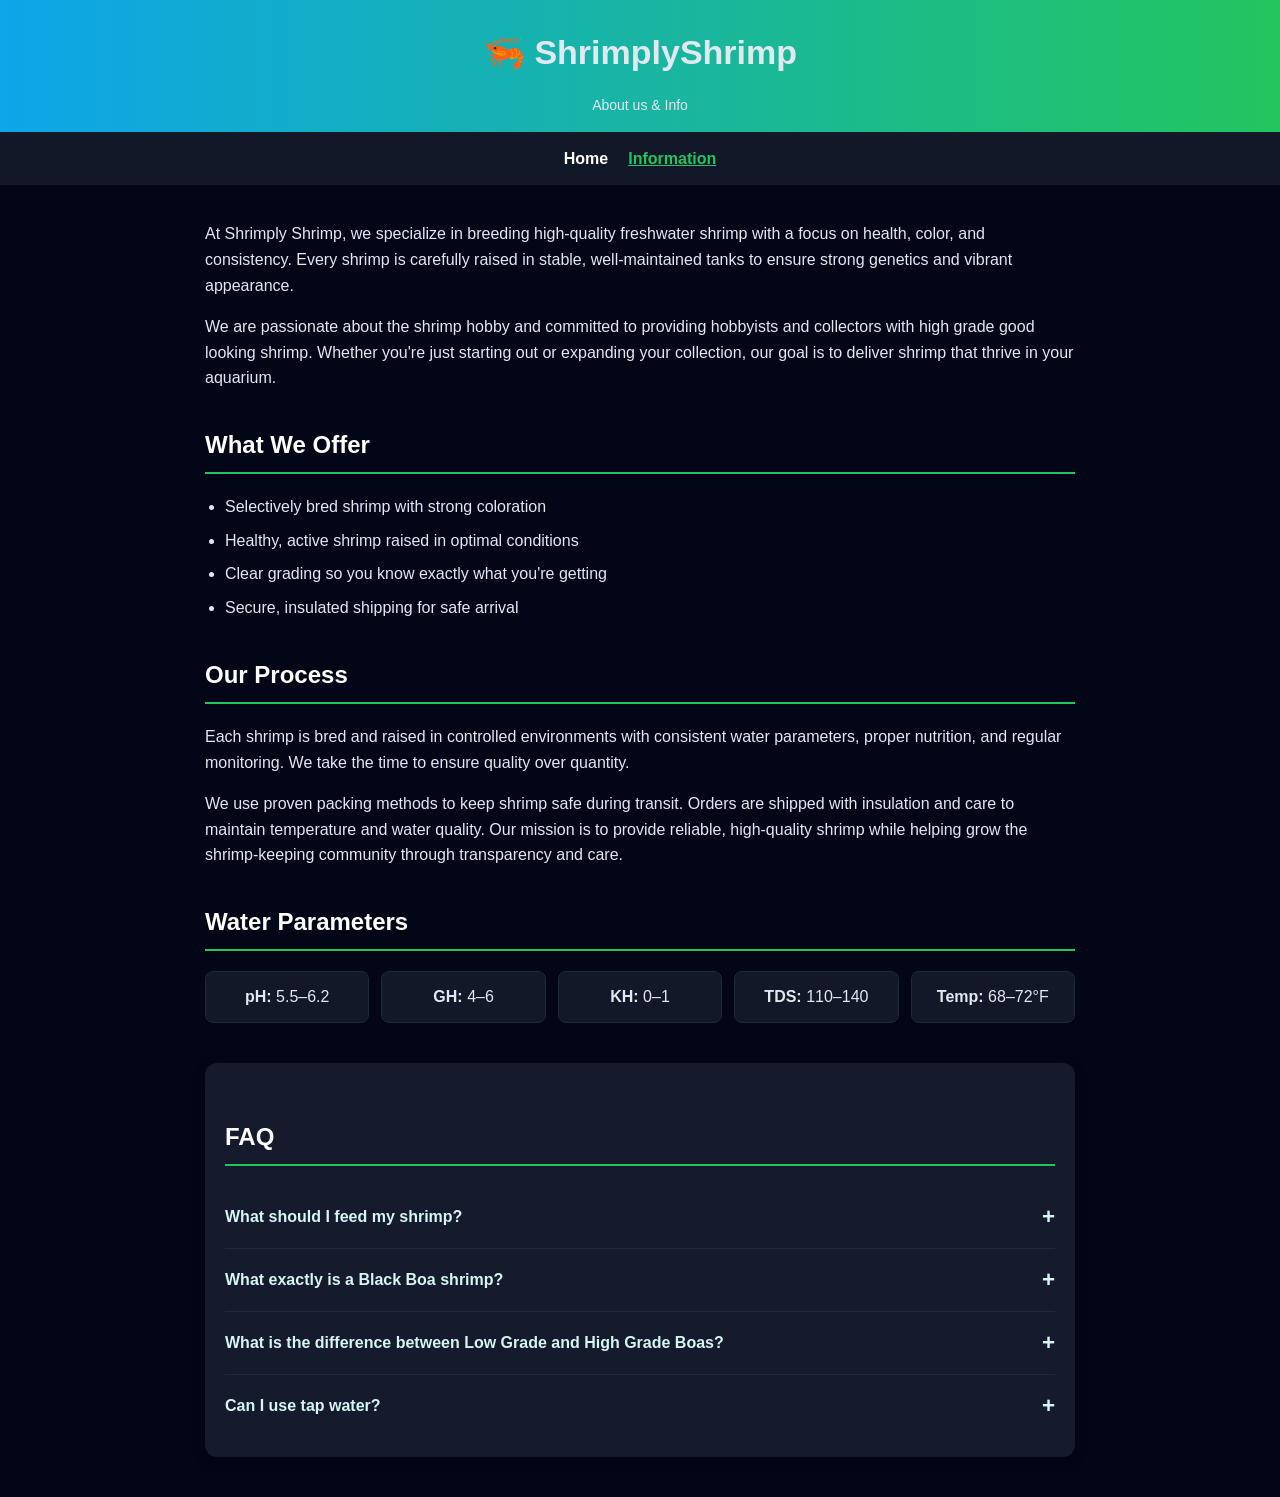
==== info.html @ e6a6a0b8 "wrapped text" ====
<!doctype html>
<html lang="en">
    <head>
        <meta charset="UTF-8" />
        <meta name="viewport" content="width=device-width, initial-scale=1.0" />
        <title>ShrimplyShrimp - Information</title>
        <link rel="stylesheet" href="styles.css" />
    </head>
    <body>
        <header>🦐 ShrimplyShrimp</header>
        <div class="subheader">About us & Info</div>

        <nav>
            <a href="/index.html">Home</a>
            <a href="/info.html" class="active">Information</a>
        </nav>

        <main class="container">
            <section class="about-section">
                <p>
                    At Shrimply Shrimp, we specialize in breeding high-quality freshwater shrimp with a focus on health, color,
                    and consistency. Every shrimp is carefully raised in stable, well-maintained tanks to ensure strong genetics
                    and vibrant appearance.
                </p>

                <p>
                    We are passionate about the shrimp hobby and committed to providing hobbyists and collectors with high grade
                    good looking shrimp. Whether you're just starting out or expanding your collection, our goal is to deliver
                    shrimp that thrive in your aquarium.
                </p>
            </section>

            <section class="offers-section">
                <h2>What We Offer</h2>
                <ul>
                    <li>Selectively bred shrimp with strong coloration</li>
                    <li>Healthy, active shrimp raised in optimal conditions</li>
                    <li>Clear grading so you know exactly what you're getting</li>
                    <li>Secure, insulated shipping for safe arrival</li>
                </ul>
            </section>

            <section class="process-section">
                <h2>Our Process</h2>
                <p>
                    Each shrimp is bred and raised in controlled environments with consistent water parameters, proper nutrition,
                    and regular monitoring. We take the time to ensure quality over quantity.
                </p>
                <p>
                    We use proven packing methods to keep shrimp safe during transit. Orders are shipped with insulation and care 
                    to maintain temperature and water quality. Our mission is to provide reliable, high-quality shrimp while helping 
                    grow the shrimp-keeping community through transparency and care.
                </p>
            </section>

            <section class="parameters-section">
                <h2>Water Parameters</h2>
                <div class="params-grid">
                    <div class="param-card"><strong>pH:</strong> 5.5–6.2</div>
                    <div class="param-card"><strong>GH:</strong> 4–6</div>
                    <div class="param-card"><strong>KH:</strong> 0–1</div>
                    <div class="param-card"><strong>TDS:</strong> 110–140</div>
                    <div class="param-card"><strong>Temp:</strong> 68–72°F</div>
                </div>
            </section>

            <section class="faq-container">
                <h2>FAQ</h2>

                <div class="faq-item">
                    <button class="faq-question">
                        What should I feed my shrimp?
                        <span class="icon">+</span>
                    </button>
                    <div class="faq-answer">
                        <p>
                            We recommend feeding your shrimp Shrimp Dinner 2, Hikari Shrimp Cuisine,
                            Brightwell FlorinBacter, and MicroBacter7.
                        </p>
                    </div>
                </div>

                <div class="faq-item">
                    <button class="faq-question">
                        What exactly is a Black Boa shrimp?
                        <span class="icon">+</span>
                    </button>
                    <div class="faq-answer">
                        <p>
                            The Black Boa is a highly sought-after premium metallic variant of
                            Caridina shrimp. They are known for their deep black body coloration,
                            paired with a striking metallic silver-to-gold back stripe.
                        </p>
                    </div>
                </div>

                <div class="faq-item">
                    <button class="faq-question">
                        What is the difference between Low Grade and High Grade Boas?
                        <span class="icon">+</span>
                    </button>
                    <div class="faq-answer">
                        <p>
                            <strong>Low/Medium Grade:</strong> Mostly black with a thinner, less-defined metallic stripe.
                            <br><br>
                            <strong>High Grade:</strong> Features a wide, solid, and unbroken metallic stripe that extends from the head to the tail.
                        </p>
                    </div>
                </div>

                <div class="faq-item">
                    <button class="faq-question">
                        Can I use tap water?
                        <span class="icon">+</span>
                    </button>
                    <div class="faq-answer">
                        <p>
                            We strongly advise against using tap water. Its parameters can fluctuate
                            significantly and it often contains minerals that raise KH levels. We
                            highly recommend using RO/DI or purified water, remineralized with a
                            dedicated GH+ product such as SaltyShrimp Bee Shrimp Mineral GH+.
                        </p>
                    </div>
                </div>
            </section>
        </main>

        <script src="script.js"></script>
    </body>
</html>
---- styles.css ----
* {
  box-sizing: border-box;
}

body {
  margin: 0;
  font-family: Arial, sans-serif;
  background: #020617;
  color: #e2e8f0;
  line-height: 1.6;
}

/* HEADER */
header {
  text-align: center;
  padding: 25px 15px;
  background: linear-gradient(90deg, #0ea5e9, #22c55e);
  font-size: 34px;
  font-weight: bold;
}

.subheader {
  text-align: center;
  font-size: 14px;
  background: linear-gradient(90deg, #0ea5e9, #22c55e);
  margin-top: -10px;
  margin-bottom: 0;
  padding-bottom: 15px;
}

/* NAV */
nav {
  display: flex;
  justify-content: center;
  flex-wrap: wrap;
  gap: 20px;
  background: #111827;
  padding: 14px;
}

nav a {
  color: white;
  text-decoration: none;
  font-weight: bold;
}

nav a.active {
  text-decoration: underline;
  color: #22c55e;
}

/* CONTAINER */
.container {
  max-width: 900px;
  margin: 0 auto;
  padding: 20px 15px 40px 15px;
}

h2 {
  color: #ffffff;
  border-bottom: 2px solid #22c55e;
  padding-bottom: 8px;
  margin-top: 35px;
}

ul {
  padding-left: 20px;
}

li {
  margin-bottom: 8px;
}

/* WATER PARAMETERS GRID */
.params-grid {
  display: grid;
  grid-template-columns: repeat(auto-fit, minmax(130px, 1fr));
  gap: 12px;
  margin-top: 15px;
}

.param-card {
  background: #111827;
  border: 1px solid #1e293b;
  padding: 12px;
  border-radius: 8px;
  text-align: center;
}

/* FAQ STYLING */
.faq-container {
  background-color: #151a2d;
  border-radius: 12px;
  box-shadow: 0 4px 12px rgba(0, 0, 0, 0.3);
  padding: 20px;
  width: 100%;
  margin-top: 40px;
}

.faq-item {
  border-bottom: 1px solid #1e293b;
}

.faq-item:last-child {
  border-bottom: none;
}

.faq-question {
  background-color: transparent;
  border: none;
  color: #d6f5f6;
  cursor: pointer;
  padding: 18px 0;
  width: 100%;
  text-align: left;
  font-size: 1rem;
  font-weight: 600;
  display: flex;
  justify-content: space-between;
  align-items: center;
  transition: color 0.3s ease;
}

.faq-question:hover, 
.faq-question.active {
  color: #22c55e;
}

.faq-question .icon {
  font-size: 1.4rem;
  transition: transform 0.3s ease;
  margin-left: 10px;
}

.faq-question.active .icon {
  transform: rotate(45deg);
}

.faq-answer {
  max-height: 0;
  overflow: hidden;
  transition: max-height 0.3s ease-out;
}

.faq-answer p {
  margin: 0;
  padding-bottom: 18px;
  color: #cbd5e1;
  line-height: 1.6;
}

/* MOBILE OPTIMIZATION */
@media (max-width: 600px) {
  header { 
    font-size: 24px; 
  }
  
  .container {
    padding: 15px;
  }
  
  .faq-container {
    padding: 15px;
  }

  .faq-question {
    font-size: 0.95rem;
  }
}
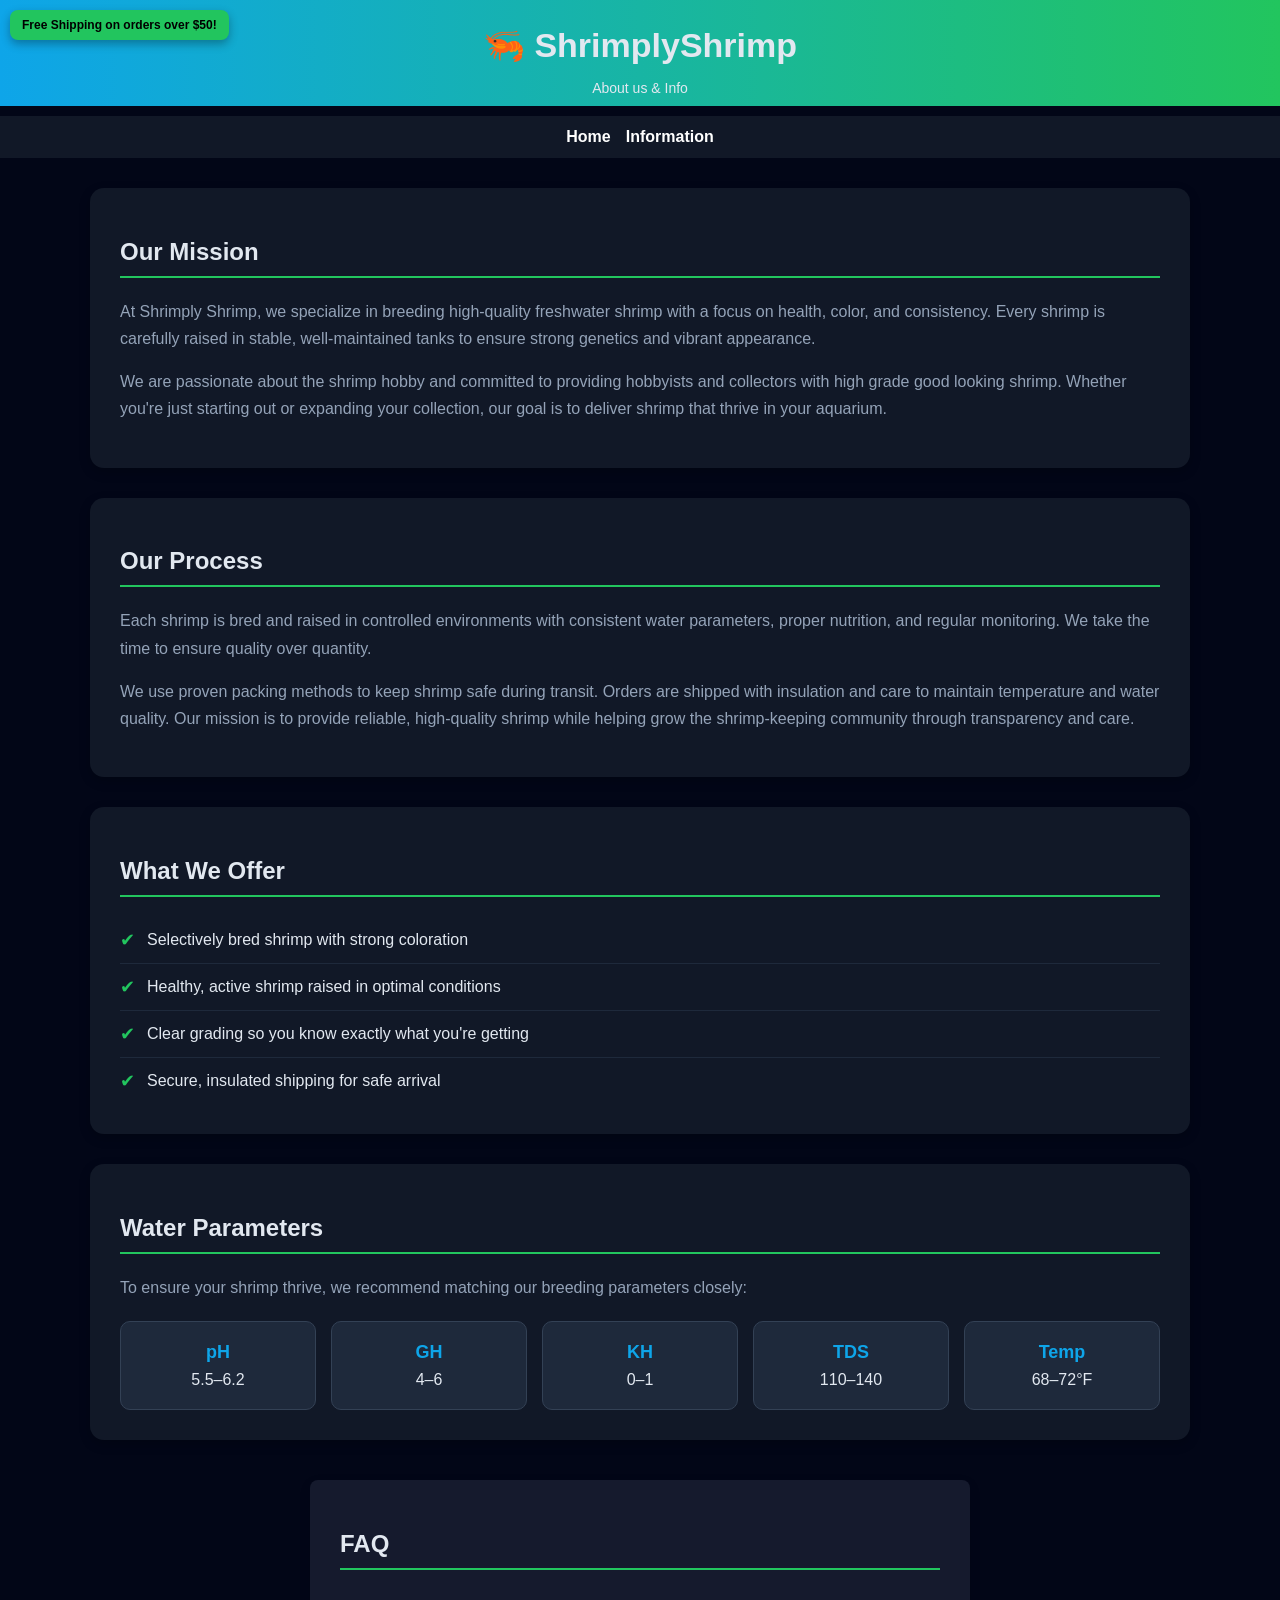
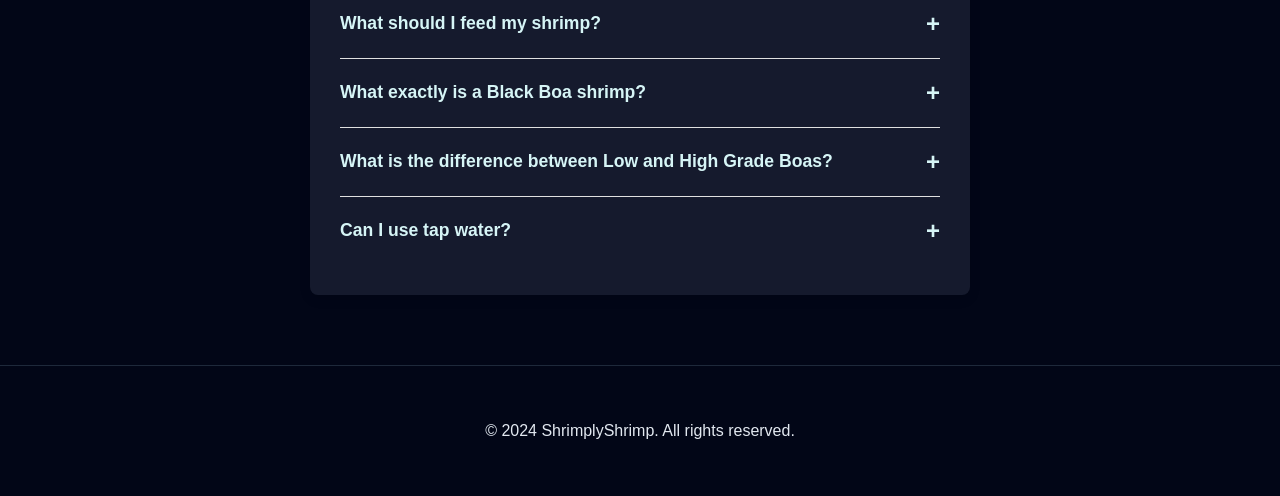
==== commit 6c345736: "Add files via upload" ====
--- a/info.html
+++ b/info.html
@@ -7,6 +7,9 @@
         <link rel="stylesheet" href="styles.css" />
     </head>
     <body>
+        <!-- Shipping Banner (Optional, included since it's in your CSS) -->
+        <div class="free-ship">Free Shipping on orders over $50!</div>
+
         <header>🦐 ShrimplyShrimp</header>
         <div class="subheader">About us & Info</div>
 
@@ -16,13 +19,14 @@
         </nav>
 
         <main class="container">
-            <section class="about-section">
+            <!-- Grouped into a styled card for a cleaner look -->
+            <section class="info-section about-section">
+                <h2>Our Mission</h2>
                 <p>
                     At Shrimply Shrimp, we specialize in breeding high-quality freshwater shrimp with a focus on health, color,
                     and consistency. Every shrimp is carefully raised in stable, well-maintained tanks to ensure strong genetics
                     and vibrant appearance.
                 </p>
-
                 <p>
                     We are passionate about the shrimp hobby and committed to providing hobbyists and collectors with high grade
                     good looking shrimp. Whether you're just starting out or expanding your collection, our goal is to deliver
@@ -30,17 +34,7 @@
                 </p>
             </section>
 
-            <section class="offers-section">
-                <h2>What We Offer</h2>
-                <ul>
-                    <li>Selectively bred shrimp with strong coloration</li>
-                    <li>Healthy, active shrimp raised in optimal conditions</li>
-                    <li>Clear grading so you know exactly what you're getting</li>
-                    <li>Secure, insulated shipping for safe arrival</li>
-                </ul>
-            </section>
-
-            <section class="process-section">
+            <section class="info-section process-section">
                 <h2>Our Process</h2>
                 <p>
                     Each shrimp is bred and raised in controlled environments with consistent water parameters, proper nutrition,
@@ -53,77 +47,95 @@
                 </p>
             </section>
 
-            <section class="parameters-section">
+            <section class="info-section offers-section">
+                <h2>What We Offer</h2>
+                <ul class="offers-list">
+                    <li><span class="check-icon">✔</span> Selectively bred shrimp with strong coloration</li>
+                    <li><span class="check-icon">✔</span> Healthy, active shrimp raised in optimal conditions</li>
+                    <li><span class="check-icon">✔</span> Clear grading so you know exactly what you're getting</li>
+                    <li><span class="check-icon">✔</span> Secure, insulated shipping for safe arrival</li>
+                </ul>
+            </section>
+
+            <section class="info-section parameters-section">
                 <h2>Water Parameters</h2>
+                <p>To ensure your shrimp thrive, we recommend matching our breeding parameters closely:</p>
                 <div class="params-grid">
-                    <div class="param-card"><strong>pH:</strong> 5.5–6.2</div>
-                    <div class="param-card"><strong>GH:</strong> 4–6</div>
-                    <div class="param-card"><strong>KH:</strong> 0–1</div>
-                    <div class="param-card"><strong>TDS:</strong> 110–140</div>
-                    <div class="param-card"><strong>Temp:</strong> 68–72°F</div>
+                    <div class="param-card"><strong>pH</strong> 5.5–6.2</div>
+                    <div class="param-card"><strong>GH</strong> 4–6</div>
+                    <div class="param-card"><strong>KH</strong> 0–1</div>
+                    <div class="param-card"><strong>TDS</strong> 110–140</div>
+                    <div class="param-card"><strong>Temp</strong> 68–72°F</div>
                 </div>
             </section>
 
-            <section class="faq-container">
-                <h2>FAQ</h2>
+            <!-- Wrapped in a flex container to center the max-width: 600px box -->
+            <div class="faq-wrapper">
+                <section class="faq-container">
+                    <h2>FAQ</h2>
 
-                <div class="faq-item">
-                    <button class="faq-question">
-                        What should I feed my shrimp?
-                        <span class="icon">+</span>
-                    </button>
-                    <div class="faq-answer">
-                        <p>
-                            We recommend feeding your shrimp Shrimp Dinner 2, Hikari Shrimp Cuisine,
-                            Brightwell FlorinBacter, and MicroBacter7.
-                        </p>
+                    <div class="faq-item">
+                        <button class="faq-question">
+                            What should I feed my shrimp?
+                            <span class="icon">+</span>
+                        </button>
+                        <div class="faq-answer">
+                            <p>
+                                We recommend feeding your shrimp Shrimp Dinner 2, Hikari Shrimp Cuisine,
+                                Brightwell FlorinBacter, and MicroBacter7.
+                            </p>
+                        </div>
                     </div>
-                </div>
 
-                <div class="faq-item">
-                    <button class="faq-question">
-                        What exactly is a Black Boa shrimp?
-                        <span class="icon">+</span>
-                    </button>
-                    <div class="faq-answer">
-                        <p>
-                            The Black Boa is a highly sought-after premium metallic variant of
-                            Caridina shrimp. They are known for their deep black body coloration,
-                            paired with a striking metallic silver-to-gold back stripe.
-                        </p>
+                    <div class="faq-item">
+                        <button class="faq-question">
+                            What exactly is a Black Boa shrimp?
+                            <span class="icon">+</span>
+                        </button>
+                        <div class="faq-answer">
+                            <p>
+                                The Black Boa is a highly sought-after premium metallic variant of
+                                Caridina shrimp. They are known for their deep black body coloration,
+                                paired with a striking metallic silver-to-gold back stripe.
+                            </p>
+                        </div>
                     </div>
-                </div>
 
-                <div class="faq-item">
-                    <button class="faq-question">
-                        What is the difference between Low Grade and High Grade Boas?
-                        <span class="icon">+</span>
-                    </button>
-                    <div class="faq-answer">
-                        <p>
-                            <strong>Low/Medium Grade:</strong> Mostly black with a thinner, less-defined metallic stripe.
-                            <br><br>
-                            <strong>High Grade:</strong> Features a wide, solid, and unbroken metallic stripe that extends from the head to the tail.
-                        </p>
+                    <div class="faq-item">
+                        <button class="faq-question">
+                            What is the difference between Low and High Grade Boas?
+                            <span class="icon">+</span>
+                        </button>
+                        <div class="faq-answer">
+                            <p>
+                                <strong>Low/Medium Grade:</strong> Mostly black with a thinner, less-defined metallic stripe.
+                                <br><br>
+                                <strong>High Grade:</strong> Features a wide, solid, and unbroken metallic stripe that extends from the head to the tail.
+                            </p>
+                        </div>
                     </div>
-                </div>
 
-                <div class="faq-item">
-                    <button class="faq-question">
-                        Can I use tap water?
-                        <span class="icon">+</span>
-                    </button>
-                    <div class="faq-answer">
-                        <p>
-                            We strongly advise against using tap water. Its parameters can fluctuate
-                            significantly and it often contains minerals that raise KH levels. We
-                            highly recommend using RO/DI or purified water, remineralized with a
-                            dedicated GH+ product such as SaltyShrimp Bee Shrimp Mineral GH+.
-                        </p>
+                    <div class="faq-item">
+                        <button class="faq-question">
+                            Can I use tap water?
+                            <span class="icon">+</span>
+                        </button>
+                        <div class="faq-answer">
+                            <p>
+                                We strongly advise against using tap water. Its parameters can fluctuate
+                                significantly and it often contains minerals that raise KH levels. We
+                                highly recommend using RO/DI or purified water, remineralized with a
+                                dedicated GH+ product such as SaltyShrimp Bee Shrimp Mineral GH+.
+                            </p>
+                        </div>
                     </div>
-                </div>
-            </section>
+                </section>
+            </div>
         </main>
+
+        <footer>
+            <p>&copy; 2024 ShrimplyShrimp. All rights reserved.</p>
+        </footer>
 
         <script src="script.js"></script>
     </body>
--- a/styles.css
+++ b/styles.css
@@ -1,19 +1,14 @@
-* {
-  box-sizing: border-box;
-}
-
 body {
   margin: 0;
   font-family: Arial, sans-serif;
   background: #020617;
   color: #e2e8f0;
-  line-height: 1.6;
 }
 
 /* HEADER */
 header {
   text-align: center;
-  padding: 25px 15px;
+  padding: 25px;
   background: linear-gradient(90deg, #0ea5e9, #22c55e);
   font-size: 34px;
   font-weight: bold;
@@ -24,18 +19,41 @@
   font-size: 14px;
   background: linear-gradient(90deg, #0ea5e9, #22c55e);
   margin-top: -10px;
-  margin-bottom: 0;
-  padding-bottom: 15px;
+  margin-bottom: 10px;
+  padding-bottom: 10px;
+}
+
+/* HERO */
+.hero {
+  text-align: center;
+  padding: 40px 20px;
+}
+
+.hero h1 {
+  font-size: 30px;
+}
+
+.hero p {
+  color: #94a3b8;
+}
+
+/* TRUST BAR */
+.trust {
+  text-align: center;
+  color: #22c55e;
+  font-size: 14px;
+  margin-bottom: 25px;
+  padding: 0 10px;
 }
 
 /* NAV */
 nav {
   display: flex;
   justify-content: center;
-  flex-wrap: wrap;
-  gap: 20px;
+  flex-wrap: wrap; /* Allows nav to wrap on tiny screens */
+  gap: 15px;
   background: #111827;
-  padding: 14px;
+  padding: 12px;
 }
 
 nav a {
@@ -44,76 +62,193 @@
   font-weight: bold;
 }
 
-nav a.active {
-  text-decoration: underline;
-  color: #22c55e;
-}
-
 /* CONTAINER */
 .container {
-  max-width: 900px;
-  margin: 0 auto;
-  padding: 20px 15px 40px 15px;
+  max-width: 1100px;
+  margin: auto;
+  padding: 30px 15px;
 }
 
 h2 {
-  color: #ffffff;
   border-bottom: 2px solid #22c55e;
-  padding-bottom: 8px;
-  margin-top: 35px;
-}
-
-ul {
-  padding-left: 20px;
-}
-
-li {
-  margin-bottom: 8px;
-}
-
-/* WATER PARAMETERS GRID */
-.params-grid {
-  display: grid;
-  grid-template-columns: repeat(auto-fit, minmax(130px, 1fr));
-  gap: 12px;
-  margin-top: 15px;
-}
-
-.param-card {
+  padding-bottom: 10px;
+}
+
+/* FLEXBOX PRODUCTS LAYOUT */
+.products {
+  display: flex;
+  flex-wrap: wrap; /* This makes items drop to the next line */
+  gap: 25px;
+  justify-content: center; /* Centers the cards on the screen */
+}
+
+/* CARD */
+.card {
   background: #111827;
-  border: 1px solid #1e293b;
-  padding: 12px;
+  padding: 15px;
+  border-radius: 14px;
+  text-align: center;
+  position: relative;
+  transition: 0.3s;
+  /* Flex-basis: sets the "ideal" width; flex-grow: allows it to fill space */
+  flex: 1 1 300px; 
+  max-width: 350px; /* Prevents cards from getting awkwardly wide on desktop */
+}
+
+.card:hover {
+  transform: translateY(-6px);
+  box-shadow: 0 10px 25px rgba(0,0,0,0.5);
+}
+
+/* SOLD OUT & LABELS */
+.sold-out {
+  position: absolute;
+  top: 10px;
+  left: 10px;
+  z-index: 2;
+  background: red;
+  color: white;
+  padding: 6px 10px;
+  font-size: 12px;
+  border-radius: 6px;
+  font-weight: bold;
+}
+
+.card.sold img {
+  filter: grayscale(100%);
+  opacity: 0.5;
+}
+
+.img-container {
+  overflow: hidden;
+  border-radius: 10px;
+}
+
+.img-container img {
+  width: 100%;
+  height: 180px;
+  object-fit: cover;
+  transition: 0.4s;
+}
+
+.img-container:hover img {
+  transform: scale(1.15);
+}
+
+.grade, .grade1, .grade2 {
+  position: absolute;
+  top: 10px;
+  right: 10px;
+  z-index: 2;
+  padding: 5px 10px;
+  font-size: 12px;
+  border-radius: 6px;
+  font-weight: bold;
+}
+
+.grade { background: #0ea5e9; }
+.grade1 { background: #07c204; }
+.grade2 { background: #aba005; }
+
+.badge {
+  position: absolute;
+  bottom: 10px;
+  left: 10px;
+  background: orange;
+  color: black;
+  padding: 5px 10px;
+  font-size: 11px;
+  border-radius: 6px;
+  font-weight: bold;
+}
+
+/* PRICE & BUTTON */
+.price {
+  color: #22c55e;
+  font-size: 22px;
+  margin: 10px 0;
+}
+
+.button {
+  display: block;
+  width: 100%;
+  box-sizing: border-box; /* Ensures padding doesn't break width */
+  padding: 15px;
+  font-size: 18px;
+  background: #22c55e;
+  color: black;
+  text-decoration: none;
+  border-radius: 12px;
+  font-weight: bold;
+}
+
+.button:hover {
+  background: #16a34a;
+}
+
+.stock {
+  color: #facc15;
+  font-weight: bold;
+  font-size: 14px;
+}
+
+/* SHIPPING BANNER */
+.free-ship {
+  position: fixed;
+  top: 10px;
+  left: 10px;
+  z-index: 100;
+  background: #22c55e;
+  color: black;
+  padding: 8px 12px;
   border-radius: 8px;
-  text-align: center;
-}
-
-/* FAQ STYLING */
+  font-weight: bold;
+  font-size: 12px;
+  box-shadow: 0 4px 10px rgba(0,0,0,0.3);
+}
+
+/* FOOTER */
+footer {
+  background: #020617;
+  padding: 40px 20px;
+  text-align: center;
+  margin-top: 40px;
+  border-top: 1px solid #1e293b;
+}
+
+/* MOBILE OPTIMIZATION */
+@media (max-width: 600px) {
+  header { font-size: 26px; }
+  .free-ship { position: relative; top: 0; left: 0; text-align: center; margin: 10px; display: block; }
+  .card { flex: 1 1 100%; } /* Cards take full width on small phones */
+}
+
 .faq-container {
   background-color: #151a2d;
-  border-radius: 12px;
-  box-shadow: 0 4px 12px rgba(0, 0, 0, 0.3);
-  padding: 20px;
-  width: 100%;
-  margin-top: 40px;
-}
-
+  border-radius: 8px;
+  box-shadow: 0 4px 12px rgba(0,0,0,0.1);
+  padding: 30px;
+  max-width: 600px;
+  width: 100%;
+}
 .faq-item {
-  border-bottom: 1px solid #1e293b;
+  border-bottom: 1px solid #e0e0e0;
 }
 
 .faq-item:last-child {
   border-bottom: none;
 }
 
+/* Style the question button */
 .faq-question {
   background-color: transparent;
   border: none;
   color: #d6f5f6;
   cursor: pointer;
-  padding: 18px 0;
+  padding: 20px 0;
   width: 100%;
   text-align: left;
-  font-size: 1rem;
+  font-size: 1.1rem;
   font-weight: 600;
   display: flex;
   justify-content: space-between;
@@ -123,19 +258,21 @@
 
 .faq-question:hover, 
 .faq-question.active {
-  color: #22c55e;
-}
-
+  color: #a4a4a4;
+}
+
+/* The plus/minus icon */
 .faq-question .icon {
-  font-size: 1.4rem;
+  font-size: 1.5rem;
   transition: transform 0.3s ease;
-  margin-left: 10px;
-}
-
+}
+
+/* Rotate the plus to look like an 'x' when active */
 .faq-question.active .icon {
   transform: rotate(45deg);
 }
 
+/* Hide the answer by default and prep the animation */
 .faq-answer {
   max-height: 0;
   overflow: hidden;
@@ -144,26 +281,89 @@
 
 .faq-answer p {
   margin: 0;
-  padding-bottom: 18px;
-  color: #cbd5e1;
+  padding-bottom: 20px;
+  color: #ffffff;
   line-height: 1.6;
 }
 
-/* MOBILE OPTIMIZATION */
-@media (max-width: 600px) {
-  header { 
-    font-size: 24px; 
-  }
-  
-  .container {
-    padding: 15px;
-  }
-  
-  .faq-container {
-    padding: 15px;
-  }
-
-  .faq-question {
-    font-size: 0.95rem;
-  }
+/* ========================================================
+   NEW ADDITIONS FOR INFO.HTML
+   ======================================================== */
+
+/* General content blocks to match main page cards */
+.info-section {
+  background: #111827;
+  padding: 30px;
+  border-radius: 14px;
+  margin-bottom: 30px;
+  box-shadow: 0 4px 12px rgba(0,0,0,0.2);
+}
+
+.info-section p {
+  line-height: 1.7;
+  color: #94a3b8;
+  margin-bottom: 15px;
+}
+
+/* Styling the 'What We Offer' list cleanly */
+.offers-list {
+  list-style: none;
+  padding: 0;
+  margin: 0;
+}
+
+.offers-list li {
+  padding: 12px 0;
+  border-bottom: 1px solid #1e293b;
+  display: flex;
+  align-items: center;
+  gap: 12px;
+  color: #e2e8f0;
+}
+
+.offers-list li:last-child {
+  border-bottom: none;
+}
+
+.check-icon {
+  color: #22c55e;
+  font-size: 18px;
+}
+
+/* The Water Parameters Grid */
+.params-grid {
+  display: grid;
+  grid-template-columns: repeat(auto-fit, minmax(130px, 1fr));
+  gap: 15px;
+  margin-top: 20px;
+}
+
+.param-card {
+  background: #1e293b;
+  padding: 20px;
+  border-radius: 10px;
+  text-align: center;
+  border: 1px solid #334155;
+  transition: transform 0.3s;
+  color: #e2e8f0;
+}
+
+.param-card:hover {
+  transform: translateY(-4px);
+  box-shadow: 0 6px 15px rgba(0,0,0,0.3);
+}
+
+.param-card strong {
+  display: block;
+  color: #0ea5e9;
+  font-size: 18px;
+  margin-bottom: 8px;
+}
+
+/* Centers the FAQ section without breaking your existing .faq-container constraints */
+.faq-wrapper {
+  display: flex;
+  justify-content: center;
+  margin-top: 40px;
+  width: 100%;
 }
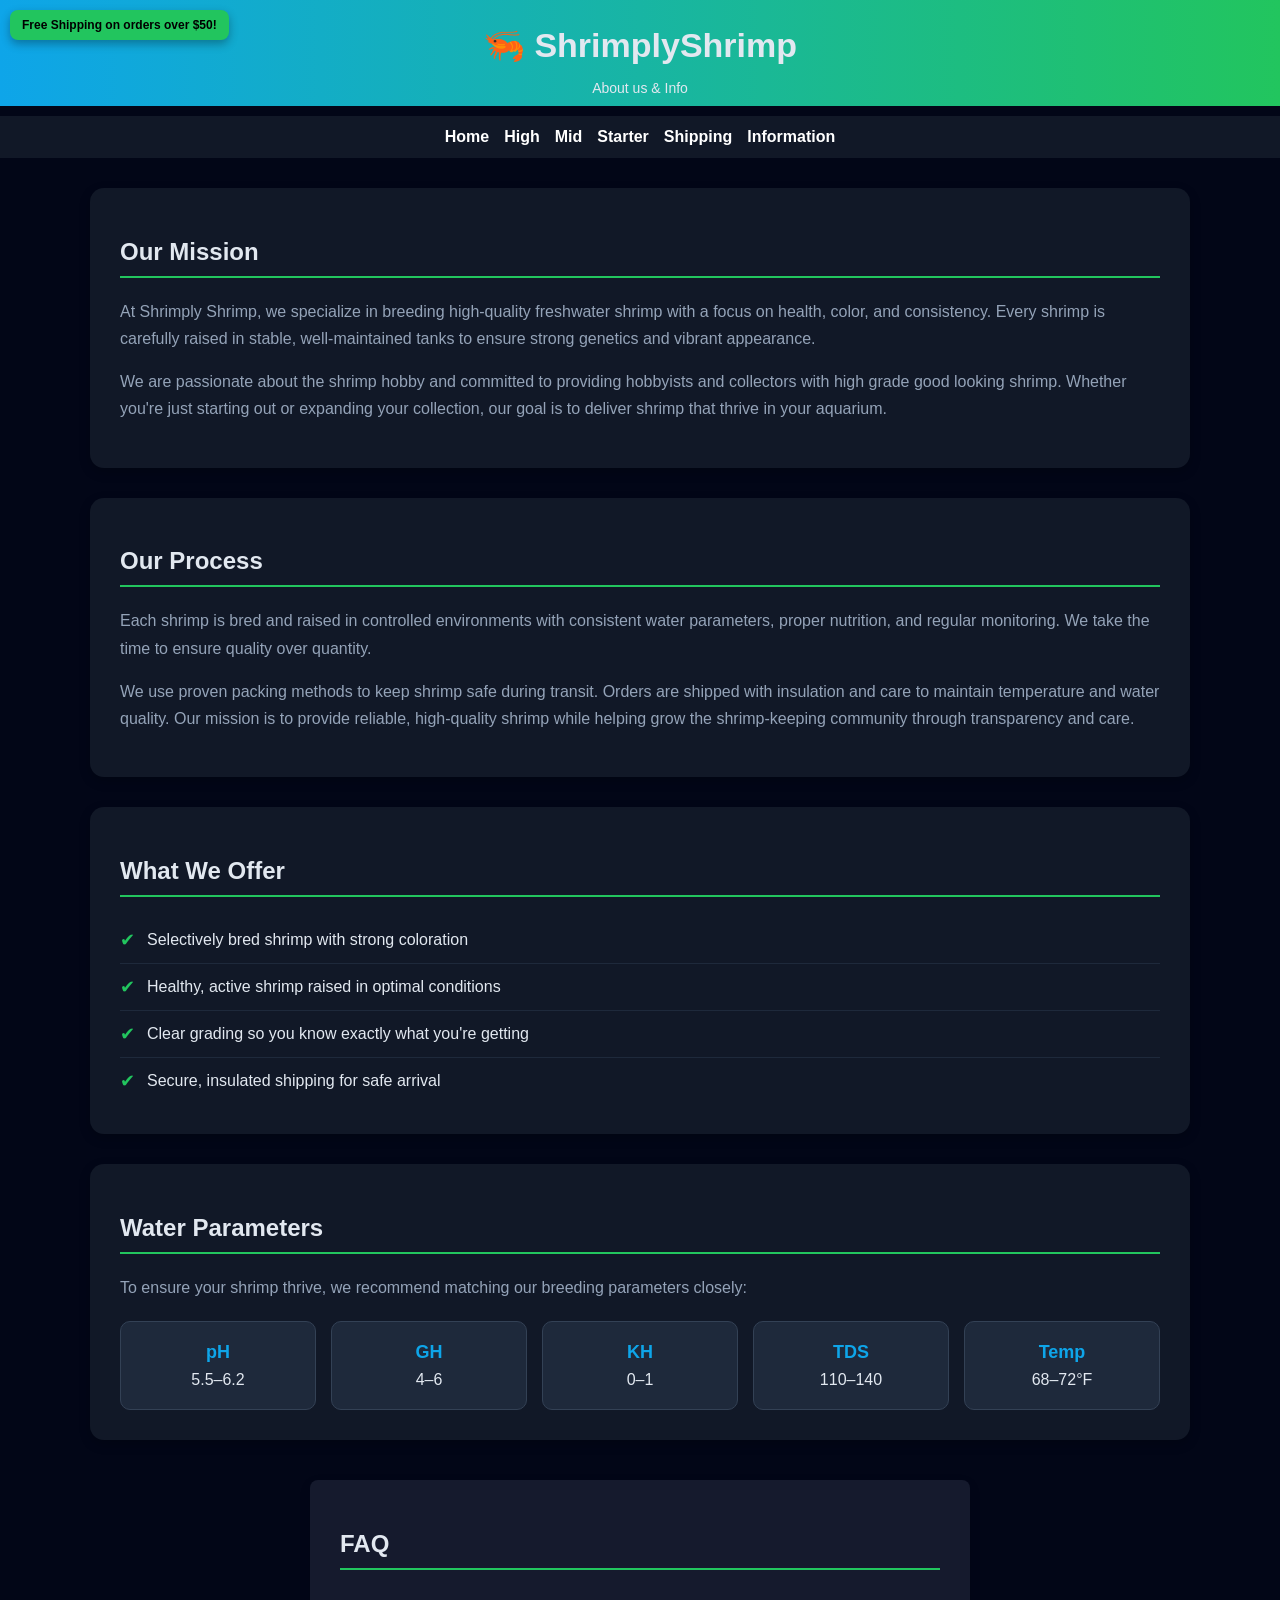
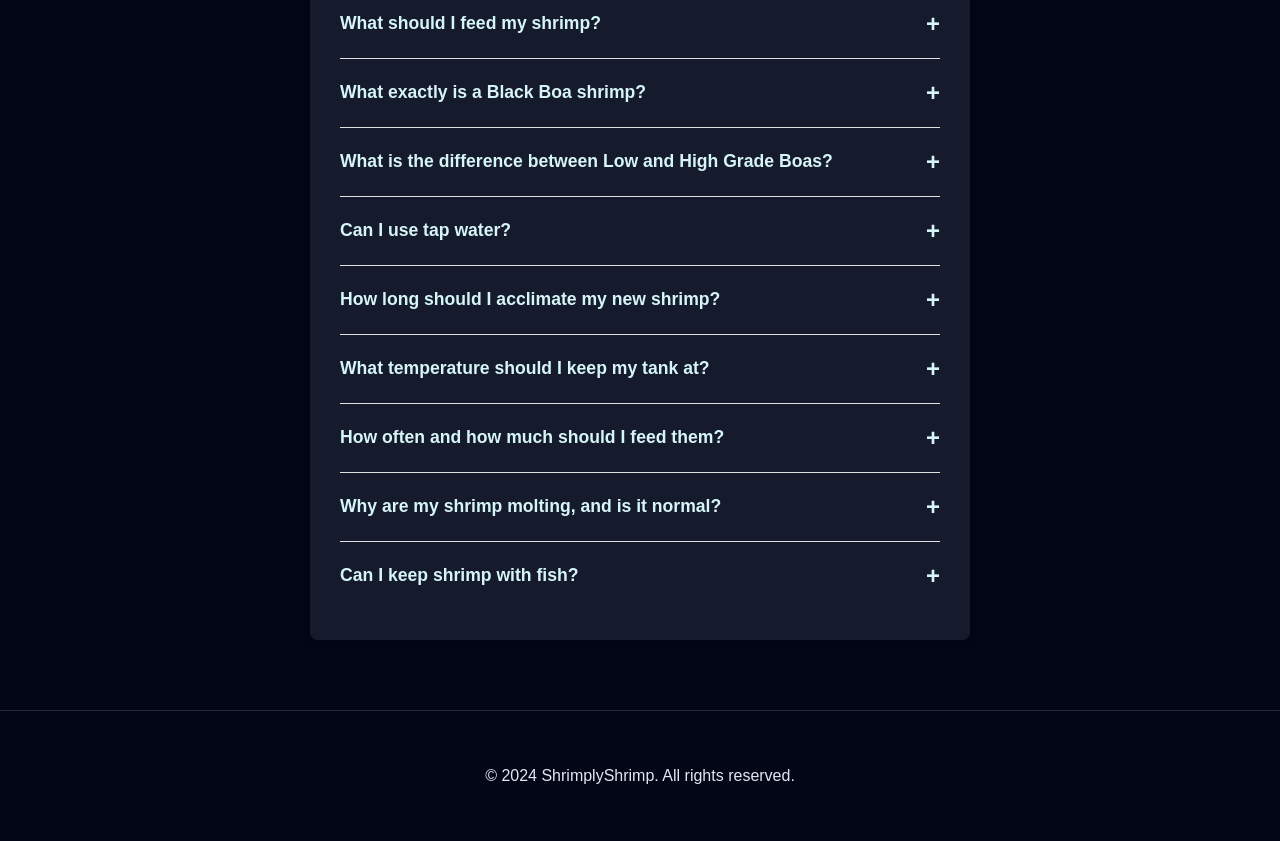
==== commit 9169fd2f: "Add files via upload" ====
--- a/info.html
+++ b/info.html
@@ -14,9 +14,14 @@
         <div class="subheader">About us & Info</div>
 
         <nav>
-            <a href="/index.html">Home</a>
-            <a href="/info.html" class="active">Information</a>
+            <a href="/index.html" class="active">Home</a>
+            <a href="#high">High</a>
+            <a href="#mid">Mid</a>
+            <a href="#low">Starter</a>
+            <a href="/shipping.html">Shipping</a>
+            <a href="/info.html">Information</a>
         </nav>
+
 
         <main class="container">
             <!-- Grouped into a styled card for a cleaner look -->
@@ -129,6 +134,73 @@
                             </p>
                         </div>
                     </div>
+                    <div class="faq-item">
+    <button class="faq-question">
+        How long should I acclimate my new shrimp?
+        <span class="icon">+</span>
+    </button>
+    <div class="faq-answer">
+        <p>
+            We highly recommend using the drip acclimation method for at least 1.5 to 2 hours. 
+            Shrimp are very sensitive to sudden changes in water parameters, temperature, and pH, 
+            so slow acclimation is essential for their survival.
+        </p>
+    </div>
+</div>
+
+<div class="faq-item">
+    <button class="faq-question">
+        What temperature should I keep my tank at?
+        <span class="icon">+</span>
+    </button>
+    <div class="faq-answer">
+        <p>
+            Most Neocaridina (like Cherry Shrimp) thrive in temperatures between 68°F and 78°F (20°C–25°C). 
+            Caridina species generally prefer slightly cooler water, ideally between 65°F and 72°F (18°C–22°C).
+        </p>
+    </div>
+</div>
+
+<div class="faq-item">
+    <button class="faq-question">
+        How often and how much should I feed them?
+        <span class="icon">+</span>
+    </button>
+    <div class="faq-answer">
+        <p>
+            Feed small amounts 2 to 3 times a week. Overfeeding is one of the most common causes of tank 
+            issues! Make sure to remove any uneaten food after 2–3 hours to prevent water quality spikes.
+        </p>
+    </div>
+</div>
+
+<div class="faq-item">
+    <button class="faq-question">
+        Why are my shrimp molting, and is it normal?
+        <span class="icon">+</span>
+    </button>
+    <div class="faq-answer">
+        <p>
+            Yes, molting is completely natural! As shrimp grow, they shed their outer exoskeleton. 
+            If you see translucent "ghosts" in your tank, leave them in—the shrimp will often eat 
+            their old molts to reclaim essential minerals.(Molting can aslo be a sign of breeding)
+        </p>
+    </div>
+</div>
+
+<div class="faq-item">
+    <button class="faq-question">
+        Can I keep shrimp with fish?
+        <span class="icon">+</span>
+    </button>
+    <div class="faq-answer">
+        <p>
+            Almost any fish large enough to fit a shrimp in its mouth will try to eat it (especially shrimplets). 
+            If you want to keep them with small, peaceful nano fish (like Otocinclus or Endlers), ensure the tank 
+            has plenty of heavy moss and hiding spots.
+        </p>
+    </div>
+</div>
                 </section>
             </div>
         </main>
@@ -138,5 +210,7 @@
         </footer>
 
         <script src="script.js"></script>
+        
+        
     </body>
 </html>
--- a/styles.css
+++ b/styles.css
@@ -366,4 +366,61 @@
   justify-content: center;
   margin-top: 40px;
   width: 100%;
-}+}
+/* shipping*/
+.step-list {
+      counter-reset: step-counter;
+      list-style: none;
+      padding-left: 0;
+    }
+
+    .step-list li {
+      position: relative;
+      padding-left: 3.5rem;
+      margin-bottom: 1.5rem;
+      color: #e2e8f0;
+    }
+
+    .step-list li::before {
+      counter-increment: step-counter;
+      content: counter(step-counter);
+      position: absolute;
+      left: 0;
+      top: -4px;
+      width: 2.2rem;
+      height: 2.2rem;
+      background-color: #020617; /* matches body bg */
+      color: #22c55e; /* matches accent green */
+      font-weight: bold;
+      border-radius: 50%;
+      display: flex;
+      align-items: center;
+      justify-content: center;
+      border: 2px solid #22c55e;
+    }
+
+    .alert-box {
+      background-color: #1e293b;
+      border-left: 4px solid #facc15; /* yellow alert */
+      padding: 1.2rem;
+      margin: 1.5rem 0;
+      border-radius: 0 8px 8px 0;
+      color: #e2e8f0;
+      box-shadow: 0 4px 10px rgba(0,0,0,0.2);
+    }
+
+    .alert-box strong {
+      color: #facc15;
+    }
+
+    .grid-2 {
+      display: grid;
+      grid-template-columns: 1fr;
+      gap: 1.5rem;
+    }
+
+    @media (min-width: 600px) {
+      .grid-2 {
+        grid-template-columns: 1fr 1fr;
+      }
+    }
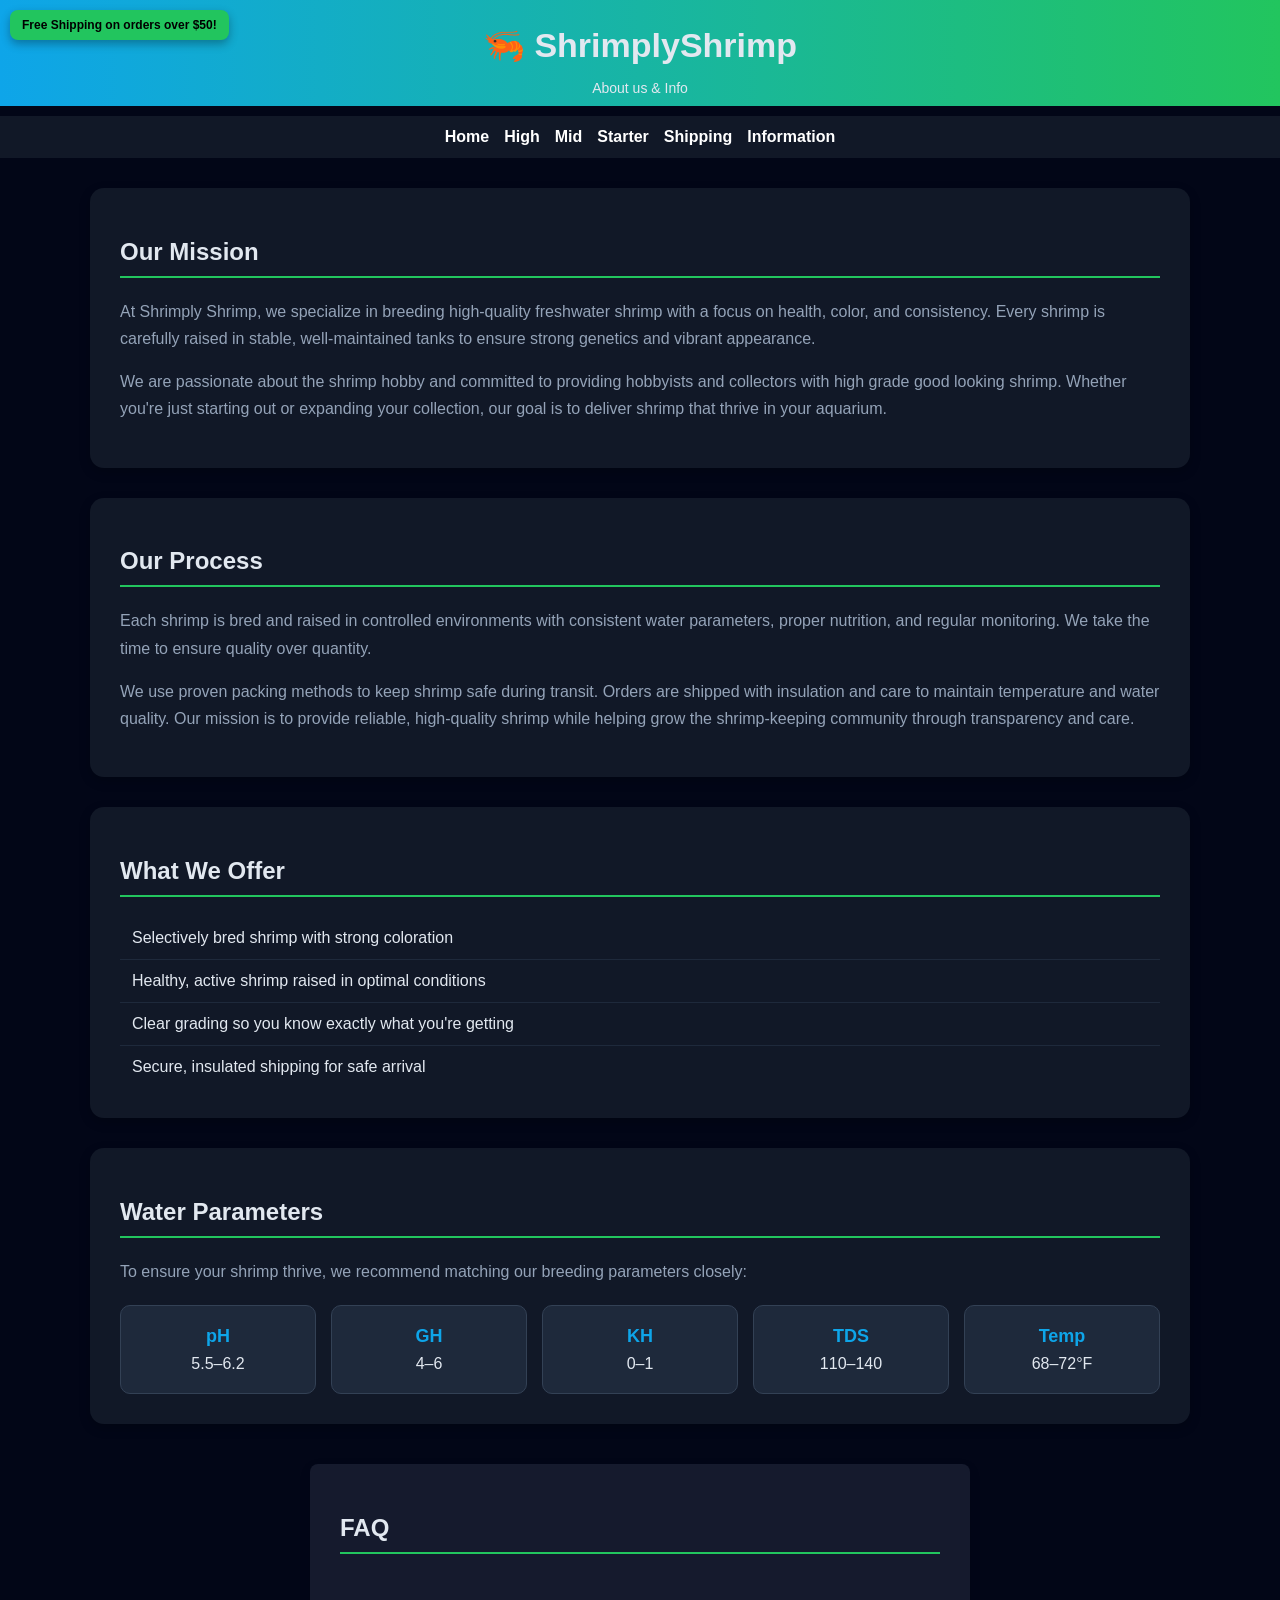
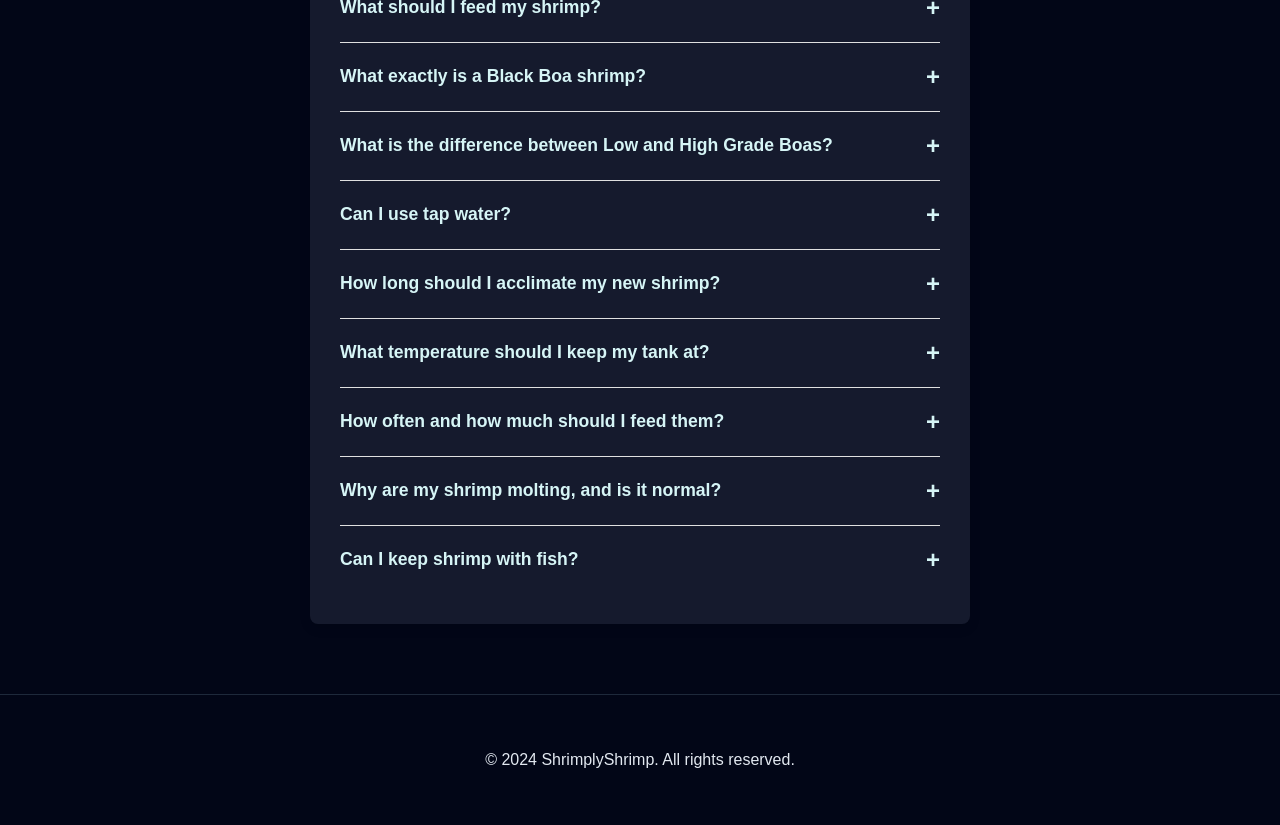
==== commit b8548eb5: "Add files via upload" ====
--- a/info.html
+++ b/info.html
@@ -1,6 +1,17 @@
 <!doctype html>
 <html lang="en">
     <head>
+        <!-- Google tag (gtag.js) -->
+        <script async src="https://www.googletagmanager.com/gtag/js?id=G-XXYC066G9Q"></script>
+        <script>
+            window.dataLayer = window.dataLayer || [];
+            function gtag() {
+                dataLayer.push(arguments);
+            }
+            gtag("js", new Date());
+
+            gtag("config", "G-XXYC066G9Q");
+        </script>
         <meta charset="UTF-8" />
         <meta name="viewport" content="width=device-width, initial-scale=1.0" />
         <title>ShrimplyShrimp - Information</title>
@@ -22,43 +33,42 @@
             <a href="/info.html">Information</a>
         </nav>
 
-
         <main class="container">
             <!-- Grouped into a styled card for a cleaner look -->
             <section class="info-section about-section">
                 <h2>Our Mission</h2>
                 <p>
-                    At Shrimply Shrimp, we specialize in breeding high-quality freshwater shrimp with a focus on health, color,
-                    and consistency. Every shrimp is carefully raised in stable, well-maintained tanks to ensure strong genetics
-                    and vibrant appearance.
-                </p>
-                <p>
-                    We are passionate about the shrimp hobby and committed to providing hobbyists and collectors with high grade
-                    good looking shrimp. Whether you're just starting out or expanding your collection, our goal is to deliver
-                    shrimp that thrive in your aquarium.
+                    At Shrimply Shrimp, we specialize in breeding high-quality freshwater shrimp with a focus on health,
+                    color, and consistency. Every shrimp is carefully raised in stable, well-maintained tanks to ensure
+                    strong genetics and vibrant appearance.
+                </p>
+                <p>
+                    We are passionate about the shrimp hobby and committed to providing hobbyists and collectors with
+                    high grade good looking shrimp. Whether you're just starting out or expanding your collection, our
+                    goal is to deliver shrimp that thrive in your aquarium.
                 </p>
             </section>
 
             <section class="info-section process-section">
                 <h2>Our Process</h2>
                 <p>
-                    Each shrimp is bred and raised in controlled environments with consistent water parameters, proper nutrition,
-                    and regular monitoring. We take the time to ensure quality over quantity.
-                </p>
-                <p>
-                    We use proven packing methods to keep shrimp safe during transit. Orders are shipped with insulation and care 
-                    to maintain temperature and water quality. Our mission is to provide reliable, high-quality shrimp while helping 
-                    grow the shrimp-keeping community through transparency and care.
+                    Each shrimp is bred and raised in controlled environments with consistent water parameters, proper
+                    nutrition, and regular monitoring. We take the time to ensure quality over quantity.
+                </p>
+                <p>
+                    We use proven packing methods to keep shrimp safe during transit. Orders are shipped with insulation
+                    and care to maintain temperature and water quality. Our mission is to provide reliable, high-quality
+                    shrimp while helping grow the shrimp-keeping community through transparency and care.
                 </p>
             </section>
 
             <section class="info-section offers-section">
                 <h2>What We Offer</h2>
                 <ul class="offers-list">
-                    <li><span class="check-icon">✔</span> Selectively bred shrimp with strong coloration</li>
-                    <li><span class="check-icon">✔</span> Healthy, active shrimp raised in optimal conditions</li>
-                    <li><span class="check-icon">✔</span> Clear grading so you know exactly what you're getting</li>
-                    <li><span class="check-icon">✔</span> Secure, insulated shipping for safe arrival</li>
+                    <li><span class="check-icon"></span> Selectively bred shrimp with strong coloration</li>
+                    <li><span class="check-icon"></span> Healthy, active shrimp raised in optimal conditions</li>
+                    <li><span class="check-icon"></span> Clear grading so you know exactly what you're getting</li>
+                    <li><span class="check-icon"></span> Secure, insulated shipping for safe arrival</li>
                 </ul>
             </section>
 
@@ -86,8 +96,8 @@
                         </button>
                         <div class="faq-answer">
                             <p>
-                                We recommend feeding your shrimp Shrimp Dinner 2, Hikari Shrimp Cuisine,
-                                Brightwell FlorinBacter, and MicroBacter7.
+                                We recommend feeding your shrimp Shrimp Dinner 2, Hikari Shrimp Cuisine, Brightwell
+                                FlorinBacter, and MicroBacter7.
                             </p>
                         </div>
                     </div>
@@ -99,9 +109,9 @@
                         </button>
                         <div class="faq-answer">
                             <p>
-                                The Black Boa is a highly sought-after premium metallic variant of
-                                Caridina shrimp. They are known for their deep black body coloration,
-                                paired with a striking metallic silver-to-gold back stripe.
+                                The Black Boa is a highly sought-after premium metallic variant of Caridina shrimp. They
+                                are known for their deep black body coloration, paired with a striking metallic
+                                silver-to-gold back stripe.
                             </p>
                         </div>
                     </div>
@@ -113,9 +123,10 @@
                         </button>
                         <div class="faq-answer">
                             <p>
-                                <strong>Low/Medium Grade:</strong> Mostly black with a thinner, less-defined metallic stripe.
-                                <br><br>
-                                <strong>High Grade:</strong> Features a wide, solid, and unbroken metallic stripe that extends from the head to the tail.
+                                <strong>Low/Medium Grade:</strong> Mostly black with a thinner, less-defined metallic
+                                stripe. <br /><br />
+                                <strong>High Grade:</strong> Features a wide, solid, and unbroken metallic stripe that
+                                extends from the head to the tail.
                             </p>
                         </div>
                     </div>
@@ -127,80 +138,82 @@
                         </button>
                         <div class="faq-answer">
                             <p>
-                                We strongly advise against using tap water. Its parameters can fluctuate
-                                significantly and it often contains minerals that raise KH levels. We
-                                highly recommend using RO/DI or purified water, remineralized with a
-                                dedicated GH+ product such as SaltyShrimp Bee Shrimp Mineral GH+.
-                            </p>
-                        </div>
-                    </div>
-                    <div class="faq-item">
-    <button class="faq-question">
-        How long should I acclimate my new shrimp?
-        <span class="icon">+</span>
-    </button>
-    <div class="faq-answer">
-        <p>
-            We highly recommend using the drip acclimation method for at least 1.5 to 2 hours. 
-            Shrimp are very sensitive to sudden changes in water parameters, temperature, and pH, 
-            so slow acclimation is essential for their survival.
-        </p>
-    </div>
-</div>
-
-<div class="faq-item">
-    <button class="faq-question">
-        What temperature should I keep my tank at?
-        <span class="icon">+</span>
-    </button>
-    <div class="faq-answer">
-        <p>
-            Most Neocaridina (like Cherry Shrimp) thrive in temperatures between 68°F and 78°F (20°C–25°C). 
-            Caridina species generally prefer slightly cooler water, ideally between 65°F and 72°F (18°C–22°C).
-        </p>
-    </div>
-</div>
-
-<div class="faq-item">
-    <button class="faq-question">
-        How often and how much should I feed them?
-        <span class="icon">+</span>
-    </button>
-    <div class="faq-answer">
-        <p>
-            Feed small amounts 2 to 3 times a week. Overfeeding is one of the most common causes of tank 
-            issues! Make sure to remove any uneaten food after 2–3 hours to prevent water quality spikes.
-        </p>
-    </div>
-</div>
-
-<div class="faq-item">
-    <button class="faq-question">
-        Why are my shrimp molting, and is it normal?
-        <span class="icon">+</span>
-    </button>
-    <div class="faq-answer">
-        <p>
-            Yes, molting is completely natural! As shrimp grow, they shed their outer exoskeleton. 
-            If you see translucent "ghosts" in your tank, leave them in—the shrimp will often eat 
-            their old molts to reclaim essential minerals.(Molting can aslo be a sign of breeding)
-        </p>
-    </div>
-</div>
-
-<div class="faq-item">
-    <button class="faq-question">
-        Can I keep shrimp with fish?
-        <span class="icon">+</span>
-    </button>
-    <div class="faq-answer">
-        <p>
-            Almost any fish large enough to fit a shrimp in its mouth will try to eat it (especially shrimplets). 
-            If you want to keep them with small, peaceful nano fish (like Otocinclus or Endlers), ensure the tank 
-            has plenty of heavy moss and hiding spots.
-        </p>
-    </div>
-</div>
+                                We strongly advise against using tap water. Its parameters can fluctuate significantly
+                                and it often contains minerals that raise KH levels. We highly recommend using RO/DI or
+                                purified water, remineralized with a dedicated GH+ product such as SaltyShrimp Bee
+                                Shrimp Mineral GH+.
+                            </p>
+                        </div>
+                    </div>
+                    <div class="faq-item">
+                        <button class="faq-question">
+                            How long should I acclimate my new shrimp?
+                            <span class="icon">+</span>
+                        </button>
+                        <div class="faq-answer">
+                            <p>
+                                We highly recommend using the drip acclimation method for at least 1.5 to 2 hours.
+                                Shrimp are very sensitive to sudden changes in water parameters, temperature, and pH, so
+                                slow acclimation is essential for their survival.
+                            </p>
+                        </div>
+                    </div>
+
+                    <div class="faq-item">
+                        <button class="faq-question">
+                            What temperature should I keep my tank at?
+                            <span class="icon">+</span>
+                        </button>
+                        <div class="faq-answer">
+                            <p>
+                                Most Neocaridina (like Cherry Shrimp) thrive in temperatures between 68°F and 78°F
+                                (20°C–25°C). Caridina (like Black BOAs) species generally prefer slightly cooler water,
+                                ideally between 65°F and 72°F (18°C–22°C).
+                            </p>
+                        </div>
+                    </div>
+
+                    <div class="faq-item">
+                        <button class="faq-question">
+                            How often and how much should I feed them?
+                            <span class="icon">+</span>
+                        </button>
+                        <div class="faq-answer">
+                            <p>
+                                Feed small amounts 2 to 3 times a week. Overfeeding is one of the most common causes of
+                                tank issues! Make sure to remove any uneaten food after 2–3 hours to prevent water
+                                quality spikes.
+                            </p>
+                        </div>
+                    </div>
+
+                    <div class="faq-item">
+                        <button class="faq-question">
+                            Why are my shrimp molting, and is it normal?
+                            <span class="icon">+</span>
+                        </button>
+                        <div class="faq-answer">
+                            <p>
+                                Yes, molting is completely natural! As shrimp grow, they shed their outer exoskeleton.
+                                If you see translucent "ghosts" in your tank, leave them in—the shrimp will often eat
+                                their old molts to reclaim essential minerals.(Molting can aslo be a sign of breeding)
+                            </p>
+                        </div>
+                    </div>
+
+                    <div class="faq-item">
+                        <button class="faq-question">
+                            Can I keep shrimp with fish?
+                            <span class="icon">+</span>
+                        </button>
+                        <div class="faq-answer">
+                            <p>
+                                Almost any fish large enough to fit a shrimp in its mouth will try to eat it (especially
+                                shrimplets). If you want to keep them with small, peaceful nano fish (like Otocinclus or
+                                Endlers), ensure the tank has plenty of heavy moss and hiding spots.
+                            </p>
+                        </div>
+                    </div>
                 </section>
             </div>
         </main>
@@ -210,7 +223,5 @@
         </footer>
 
         <script src="script.js"></script>
-        
-        
     </body>
-</html>+</html>
--- a/styles.css
+++ b/styles.css
@@ -423,4 +423,45 @@
       .grid-2 {
         grid-template-columns: 1fr 1fr;
       }
-    }+    }
+/* ========================================================
+   NEW ADDITIONS FOR PRICING SECTION
+   ======================================================== */
+
+.pricing-card {
+  background: #1e293b;
+  border: 2px solid #22c55e;
+  border-radius: 12px;
+  padding: 25px 20px;
+  text-align: center;
+  max-width: 320px;
+  margin: 25px auto 10px auto;
+  box-shadow: 0 4px 20px rgba(34, 197, 94, 0.15);
+  transition: transform 0.3s ease;
+}
+
+.pricing-card:hover {
+  transform: scale(1.03);
+}
+
+.pricing-value {
+  font-size: 36px;
+  font-weight: bold;
+  color: #22c55e;
+  margin-bottom: 4px;
+}
+
+.pricing-unit {
+  font-size: 14px;
+  color: #94a3b8;
+  text-transform: uppercase;
+  letter-spacing: 1px;
+  font-weight: 600;
+}
+.pricing-unit1 {
+  font-size: 14px;
+  color: #53ff92;
+  text-transform: uppercase;
+  letter-spacing: 1px;
+  font-weight: 600;
+}
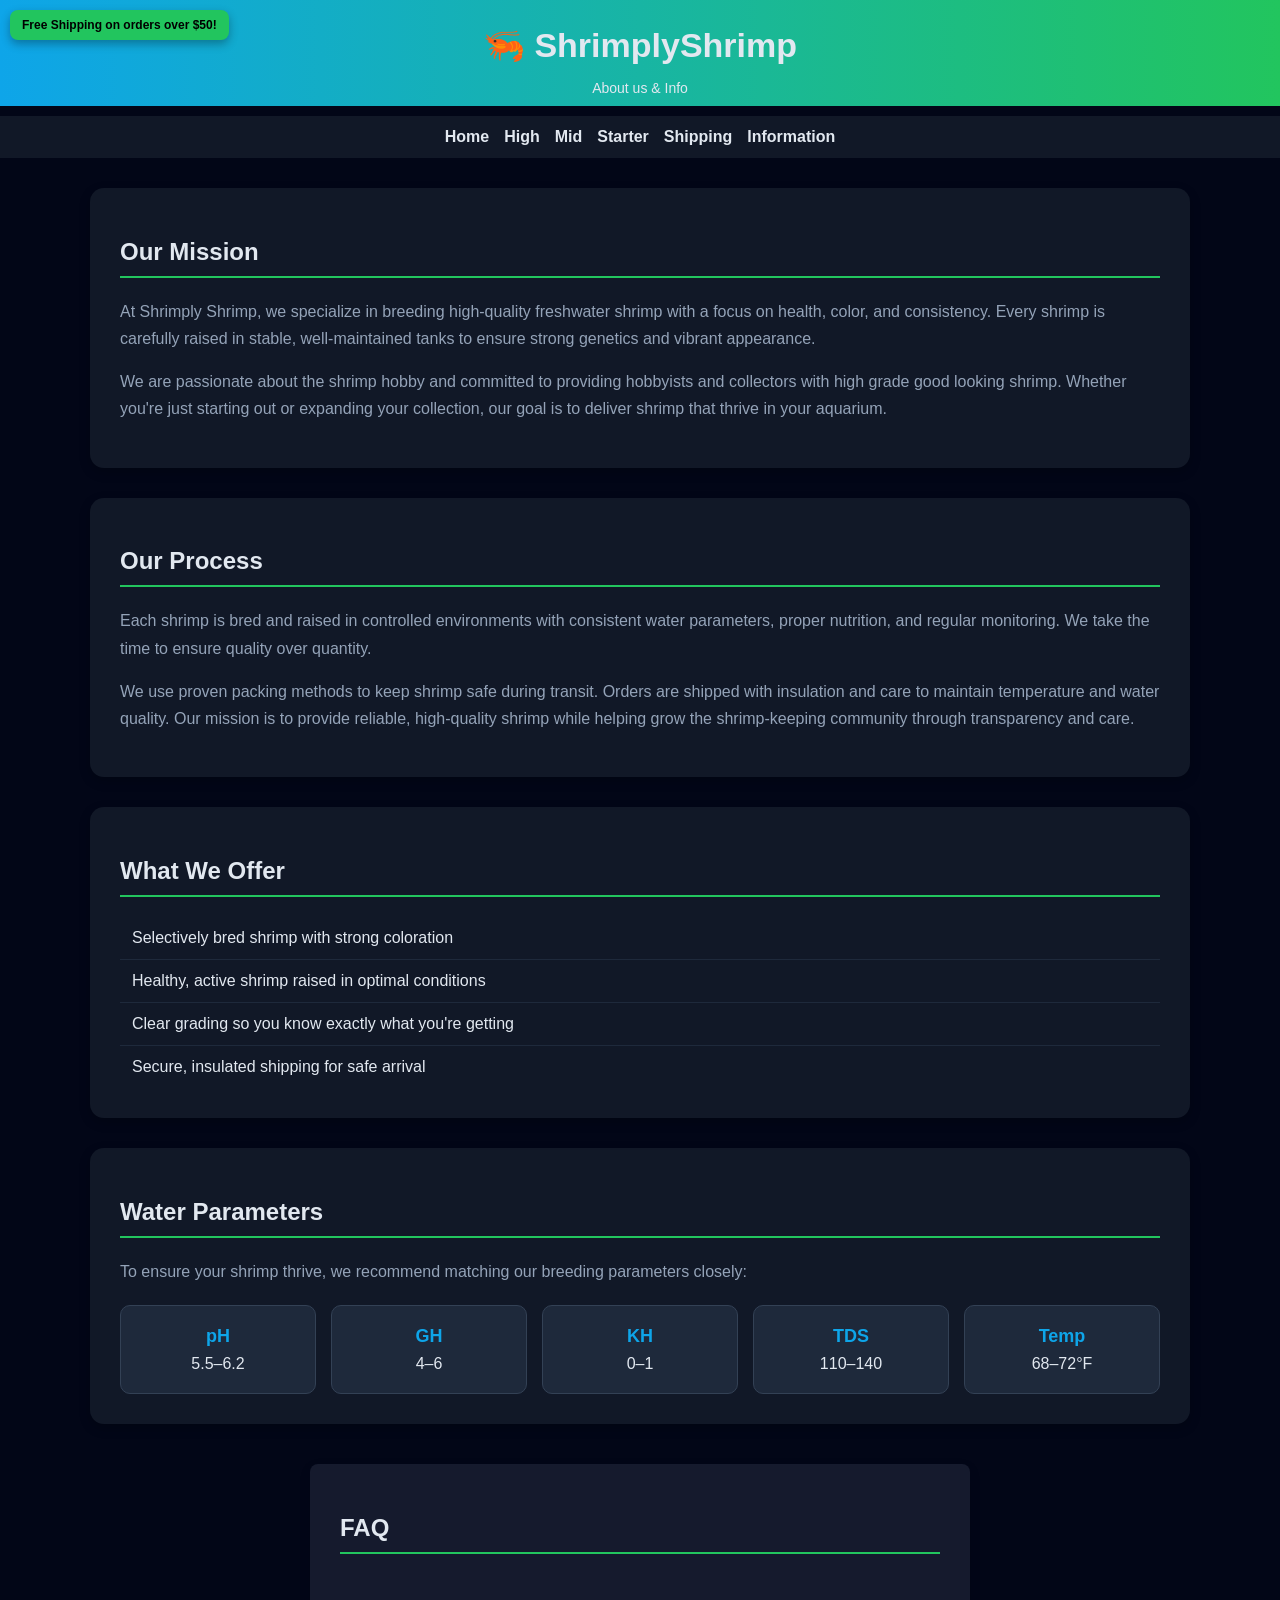
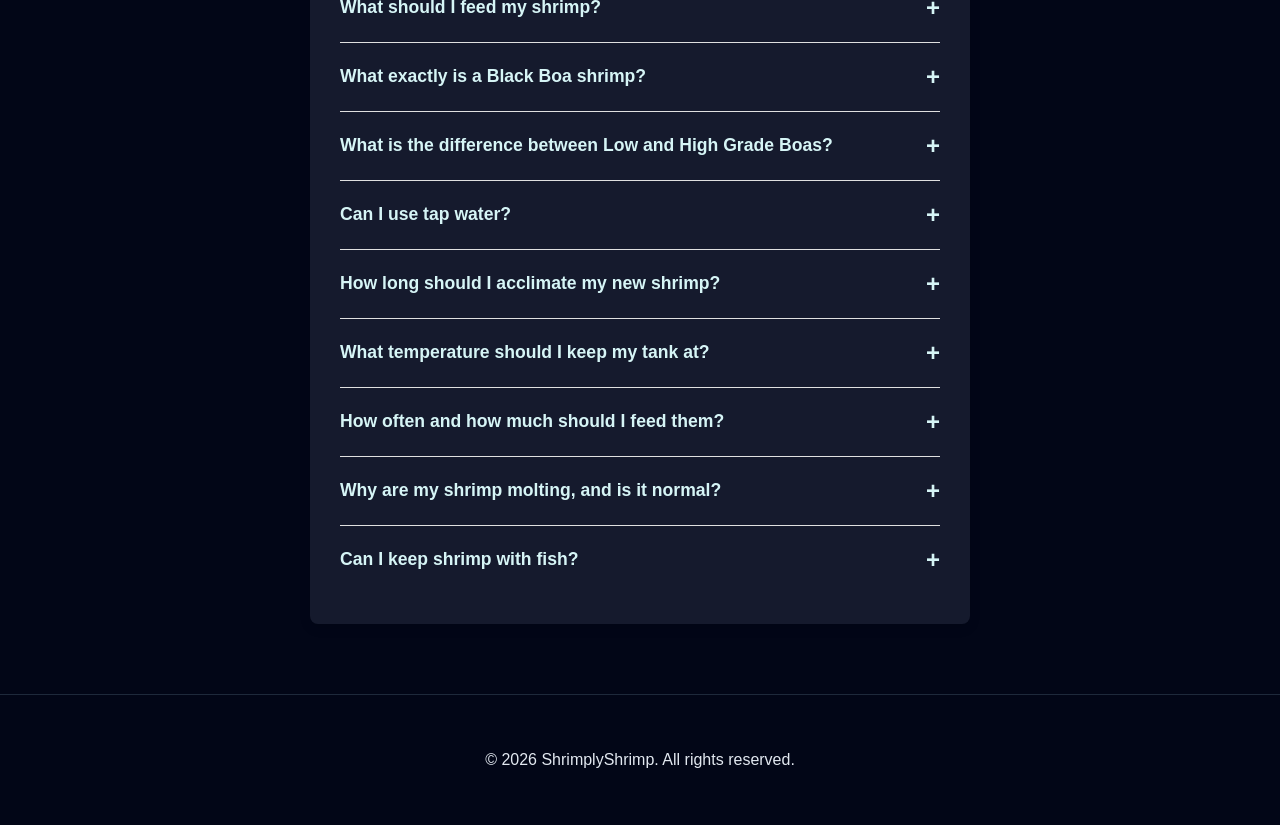
==== commit 1ac58273: "Add files via upload" ====
--- a/info.html
+++ b/info.html
@@ -219,7 +219,7 @@
         </main>
 
         <footer>
-            <p>&copy; 2024 ShrimplyShrimp. All rights reserved.</p>
+            <p>&copy; 2026 ShrimplyShrimp. All rights reserved.</p>
         </footer>
 
         <script src="script.js"></script>
--- a/styles.css
+++ b/styles.css
@@ -464,4 +464,94 @@
   text-transform: uppercase;
   letter-spacing: 1px;
   font-weight: 600;
-}+}
+
+/* ========================================================
+   CONTACT FORM SECTION
+   ======================================================== */
+
+.contact-form-container {
+  background: #111827;
+  padding: 35px;
+  border-radius: 14px;
+  max-width: 600px;
+  margin: 60px auto 20px auto; /* Adds space above the footer */
+  box-shadow: 0 4px 12px rgba(0,0,0,0.2);
+}
+
+.contact-form-container h2 {
+  text-align: center;
+  border-bottom: none;
+  margin-top: 0;
+  margin-bottom: 25px;
+}
+
+.form-group {
+  margin-bottom: 20px;
+  text-align: left;
+}
+
+.form-group label {
+  display: block;
+  margin-bottom: 8px;
+  color: #e2e8f0;
+  font-weight: bold;
+  font-size: 14px;
+}
+
+/* Styles for Inputs, Dropdowns, and Textareas */
+.form-group input,
+.form-group select,
+.form-group textarea {
+  width: 100%;
+  padding: 14px;
+  border: 1px solid #334155;
+  border-radius: 8px;
+  background: #1e293b;
+  color: #ffffff;
+  font-family: Arial, sans-serif;
+  font-size: 15px;
+  box-sizing: border-box; /* Prevents overflow */
+  transition: border-color 0.3s ease;
+}
+
+.form-group input::placeholder,
+.form-group textarea::placeholder {
+  color: #64748b;
+}
+
+.form-group select {
+  cursor: pointer;
+  appearance: none; /* Removes default OS styling for dropdowns */
+  background-image: url("data:image/svg+xml;charset=US-ASCII,%3Csvg%20xmlns%3D%22http%3A%2F%2Fwww.w3.org%2F2000%2Fsvg%22%20width%3D%22292.4%22%20height%3D%22292.4%22%3E%3Cpath%20fill%3D%22%2322c55e%22%20d%3D%22M287%2069.4a17.6%2017.6%200%200%200-13-5.4H18.4c-5%200-9.3%201.8-12.9%205.4A17.6%2017.6%200%200%200%200%2082.2c0%205%201.8%209.3%205.4%2012.9l128%20127.9c3.6%203.6%207.8%205.4%2012.8%205.4s9.2-1.8%2012.8-5.4L287%2095c3.5-3.5%205.4-7.8%205.4-12.8%200-5-1.9-9.2-5.5-12.8z%22%2F%3E%3C%2Fsvg%3E");
+  background-repeat: no-repeat;
+  background-position: right 14px top 50%;
+  background-size: 12px auto;
+}
+
+/* Dropdown option styling */
+.form-group select option {
+  background: #1e293b;
+  color: #ffffff;
+}
+
+.form-group input:focus,
+.form-group select:focus,
+.form-group textarea:focus {
+  outline: none;
+  border-color: #22c55e;
+}
+
+.form-group textarea {
+  resize: vertical;
+  min-height: 120px;
+}
+
+/* Ensures the button behaves correctly as a form submission */
+.contact-form-container .button {
+  border: none;
+  cursor: pointer;
+  font-family: Arial, sans-serif;
+  margin-top: 10px;
+}
+a:link{color:#e2e8f0}
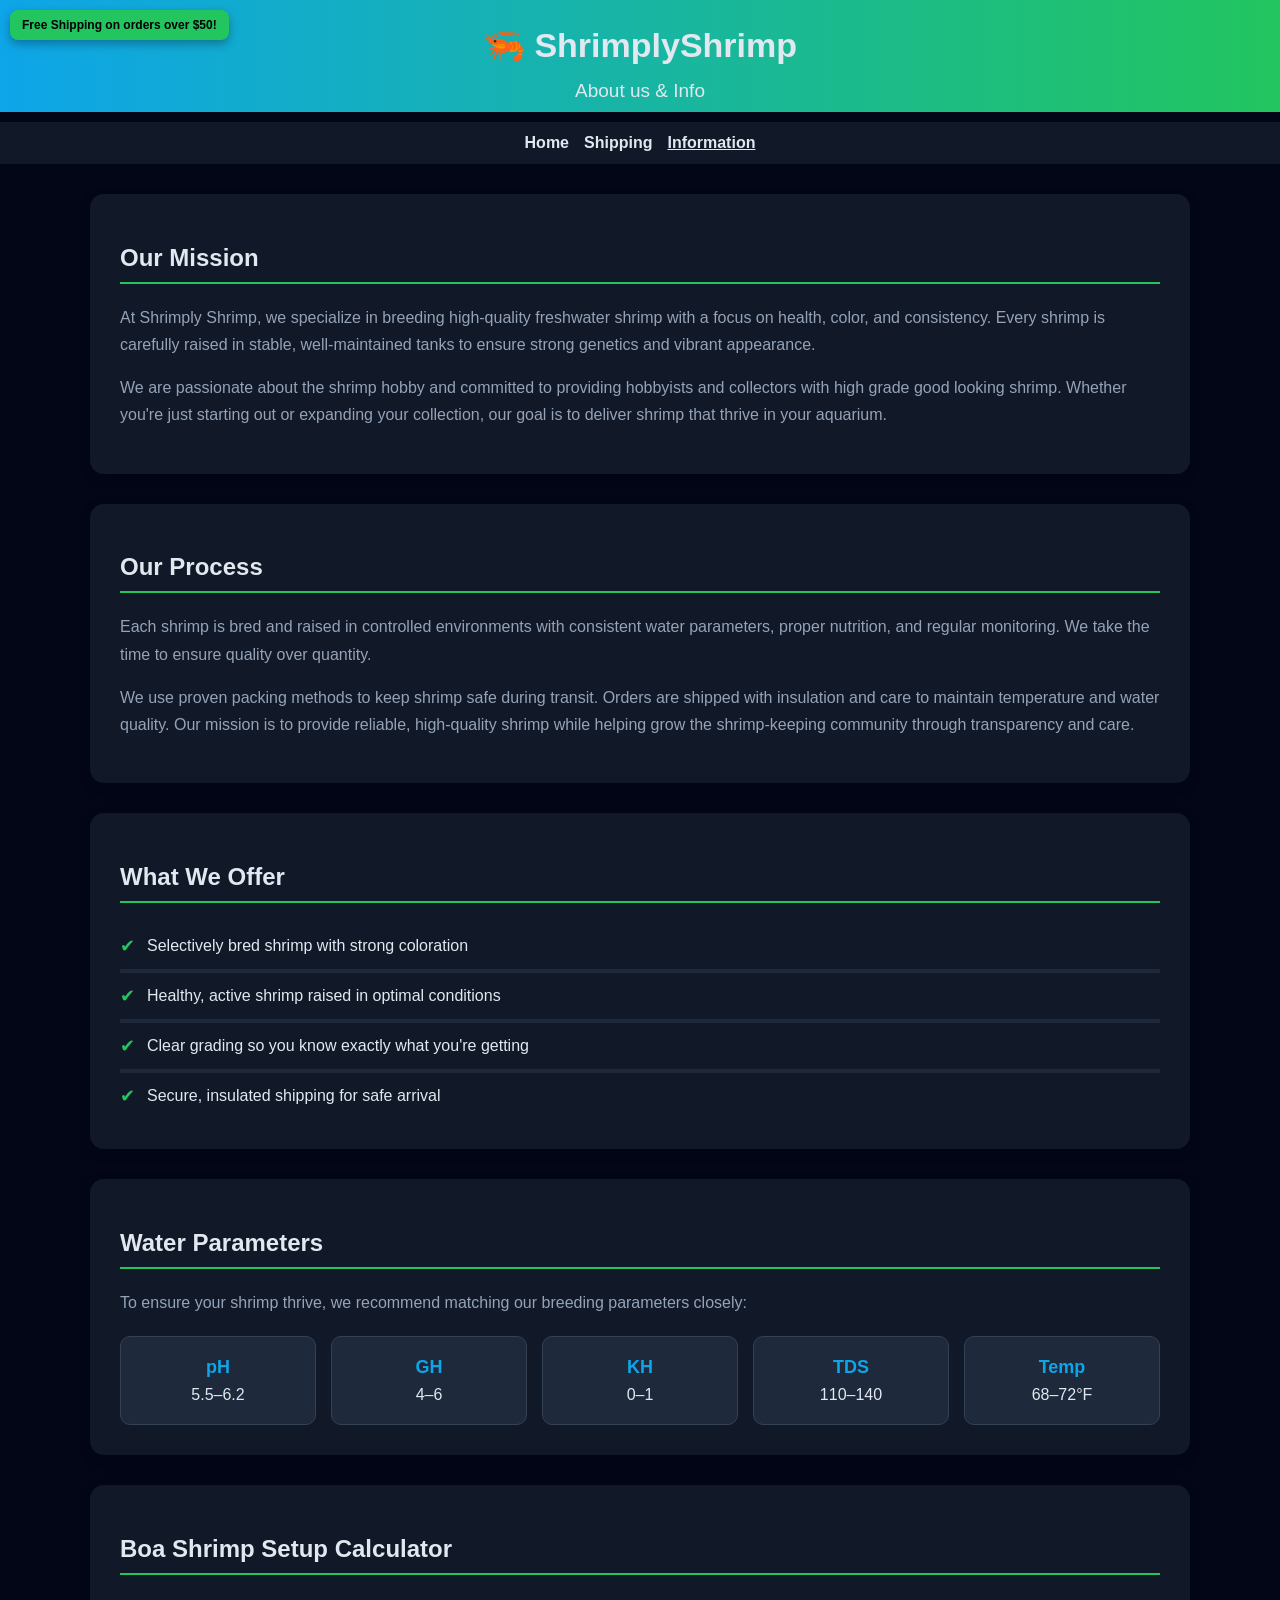
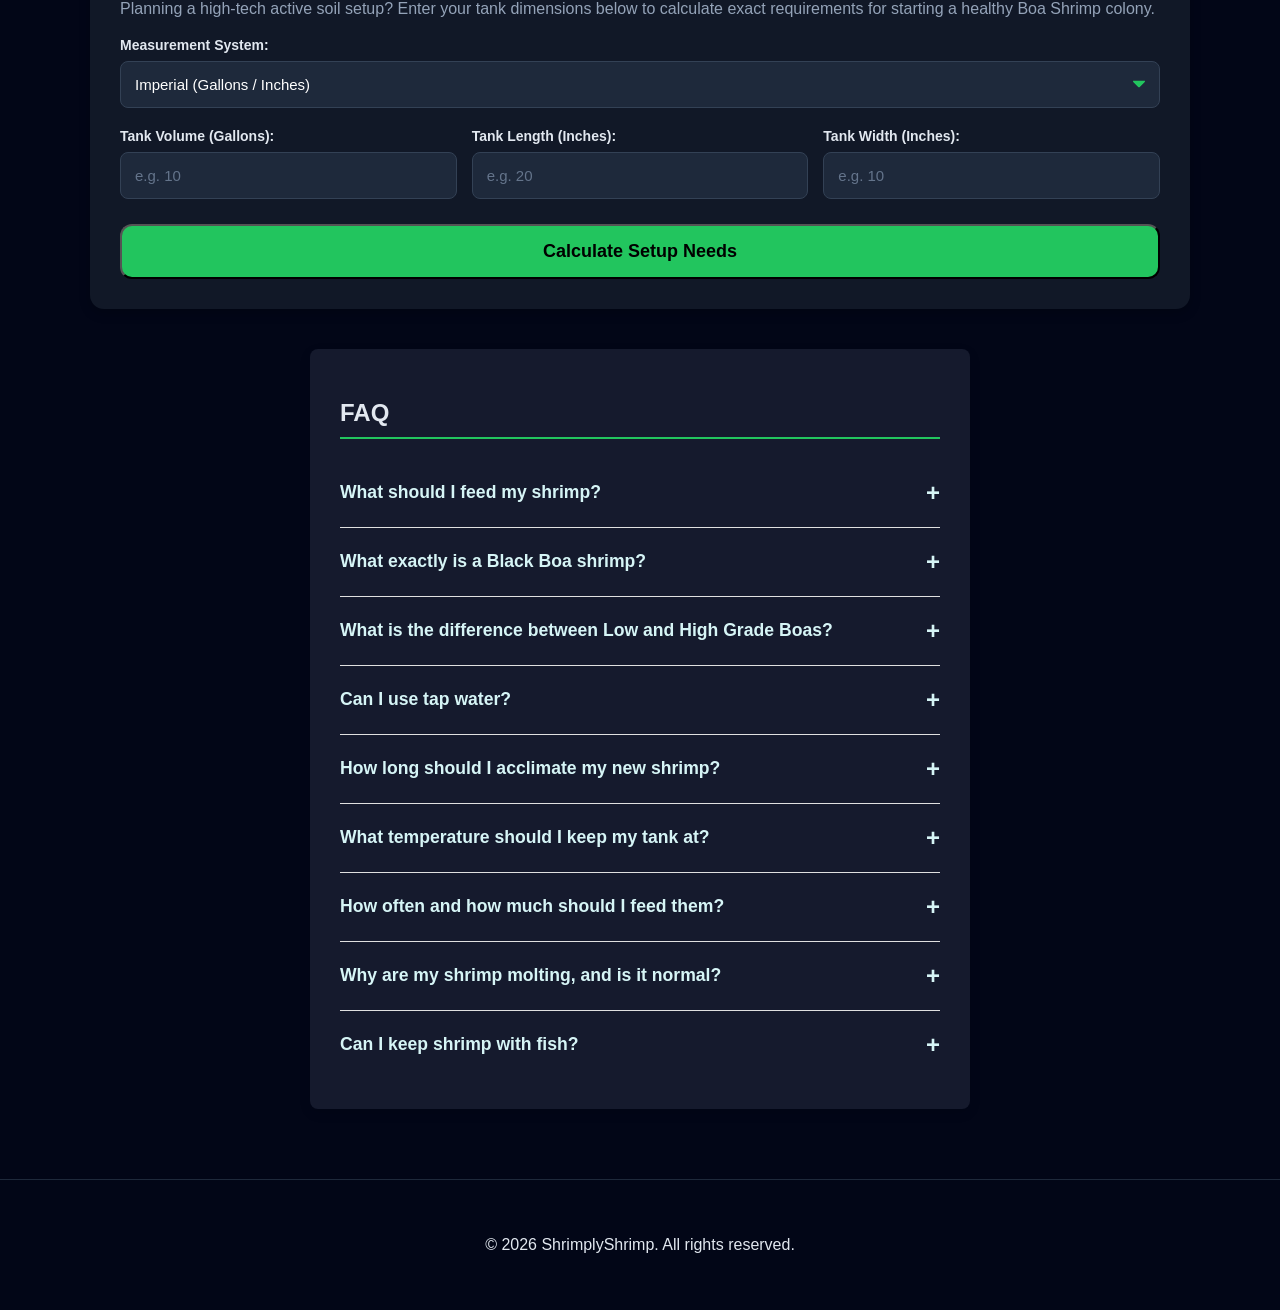
==== commit bcc2b60a: "Add files via upload" ====
--- a/info.html
+++ b/info.html
@@ -18,23 +18,19 @@
         <link rel="stylesheet" href="styles.css" />
     </head>
     <body>
-        <!-- Shipping Banner (Optional, included since it's in your CSS) -->
+        <!-- Shipping Banner -->
         <div class="free-ship">Free Shipping on orders over $50!</div>
 
         <header>🦐 ShrimplyShrimp</header>
-        <div class="subheader">About us & Info</div>
+        <div class="subheader1">About us & Info</div>
 
         <nav>
-            <a href="/index.html" class="active">Home</a>
-            <a href="#high">High</a>
-            <a href="#mid">Mid</a>
-            <a href="#low">Starter</a>
+            <a href="/index.html">Home</a>
             <a href="/shipping.html">Shipping</a>
-            <a href="/info.html">Information</a>
+            <u><a href="/info.html" class="active">Information</a></u>
         </nav>
 
         <main class="container">
-            <!-- Grouped into a styled card for a cleaner look -->
             <section class="info-section about-section">
                 <h2>Our Mission</h2>
                 <p>
@@ -65,10 +61,10 @@
             <section class="info-section offers-section">
                 <h2>What We Offer</h2>
                 <ul class="offers-list">
-                    <li><span class="check-icon"></span> Selectively bred shrimp with strong coloration</li>
-                    <li><span class="check-icon"></span> Healthy, active shrimp raised in optimal conditions</li>
-                    <li><span class="check-icon"></span> Clear grading so you know exactly what you're getting</li>
-                    <li><span class="check-icon"></span> Secure, insulated shipping for safe arrival</li>
+                    <li><span class="check-icon">✔</span> Selectively bred shrimp with strong coloration</li>
+                    <li><span class="check-icon">✔</span> Healthy, active shrimp raised in optimal conditions</li>
+                    <li><span class="check-icon">✔</span> Clear grading so you know exactly what you're getting</li>
+                    <li><span class="check-icon">✔</span> Secure, insulated shipping for safe arrival</li>
                 </ul>
             </section>
 
@@ -84,7 +80,44 @@
                 </div>
             </section>
 
-            <!-- Wrapped in a flex container to center the max-width: 600px box -->
+            <!-- NEW CALCULATOR SECTION -->
+            <section class="info-section calculator-section">
+                <h2>Boa Shrimp Setup Calculator</h2>
+                <p>Planning a high-tech active soil setup? Enter your tank dimensions below to calculate exact requirements for starting a healthy Boa Shrimp colony.</p>
+                
+                <div class="form-group">
+                    <label for="unit-toggle">Measurement System:</label>
+                    <select id="unit-toggle">
+                        <option value="imperial">Imperial (Gallons / Inches)</option>
+                        <option value="metric">Metric (Liters / Centimeters)</option>
+                    </select>
+                </div>
+
+                <div class="calc-grid">
+                    <div class="form-group">
+                        <label id="label-volume" for="tank-volume">Tank Volume (Gallons):</label>
+                        <input type="number" id="tank-volume" placeholder="e.g. 10" min="1">
+                    </div>
+                    <div class="form-group">
+                        <label id="label-length" for="tank-length">Tank Length (Inches):</label>
+                        <input type="number" id="tank-length" placeholder="e.g. 20" min="1">
+                    </div>
+                    <div class="form-group">
+                        <label id="label-width" for="tank-width">Tank Width (Inches):</label>
+                        <input type="number" id="tank-width" placeholder="e.g. 10" min="1">
+                    </div>
+                </div>
+                
+                <button class="button" id="calculate-btn" type="button">Calculate Setup Needs</button>
+
+                <div id="calc-results" class="calc-results hidden">
+                    <h3>Your Recommended Setup</h3>
+                    <ul class="offers-list" id="results-list">
+                        <!-- Dynamic Results Injected Here via JS -->
+                    </ul>
+                </div>
+            </section>
+
             <div class="faq-wrapper">
                 <section class="faq-container">
                     <h2>FAQ</h2>
@@ -224,4 +257,4 @@
 
         <script src="script.js"></script>
     </body>
-</html>
+</html>
--- a/styles.css
+++ b/styles.css
@@ -22,7 +22,14 @@
   margin-bottom: 10px;
   padding-bottom: 10px;
 }
-
+.subheader1 {
+  text-align: center;
+  font-size: 19px;
+  background: linear-gradient(90deg, #0ea5e9, #22c55e);
+  margin-top: -10px;
+  margin-bottom: 10px;
+  padding-bottom: 10px;
+}
 /* HERO */
 .hero {
   text-align: center;
@@ -314,7 +321,7 @@
 
 .offers-list li {
   padding: 12px 0;
-  border-bottom: 1px solid #1e293b;
+  border-bottom: 4.1px solid #1e293b;
   display: flex;
   align-items: center;
   gap: 12px;
@@ -554,4 +561,44 @@
   font-family: Arial, sans-serif;
   margin-top: 10px;
 }
+/* ========================================================
+   CALCULATOR SPECIFIC STYLES
+   ======================================================== */
+.calc-grid {
+  display: grid;
+  grid-template-columns: repeat(auto-fit, minmax(180px, 1fr));
+  gap: 15px;
+  margin-bottom: 25px;
+}
+
+.calc-grid .form-group {
+  margin-bottom: 0; 
+}
+
+.calc-results {
+  background: #1e293b;
+  padding: 25px;
+  border-radius: 12px;
+  margin-top: 25px;
+  border-left: 5px solid #0ea5e9;
+  box-shadow: 0 4px 15px rgba(0,0,0,0.3);
+  animation: fadeIn 0.4s ease-in-out;
+}
+
+.calc-results h3 {
+  margin-top: 0;
+  color: #22c55e;
+  border-bottom: 1px solid #334155;
+  padding-bottom: 10px;
+  margin-bottom: 15px;
+}
+
+.hidden {
+  display: none;
+}
+
+@keyframes fadeIn {
+  from { opacity: 0; transform: translateY(-10px); }
+  to { opacity: 1; transform: translateY(0); }
+}
 a:link{color:#e2e8f0}
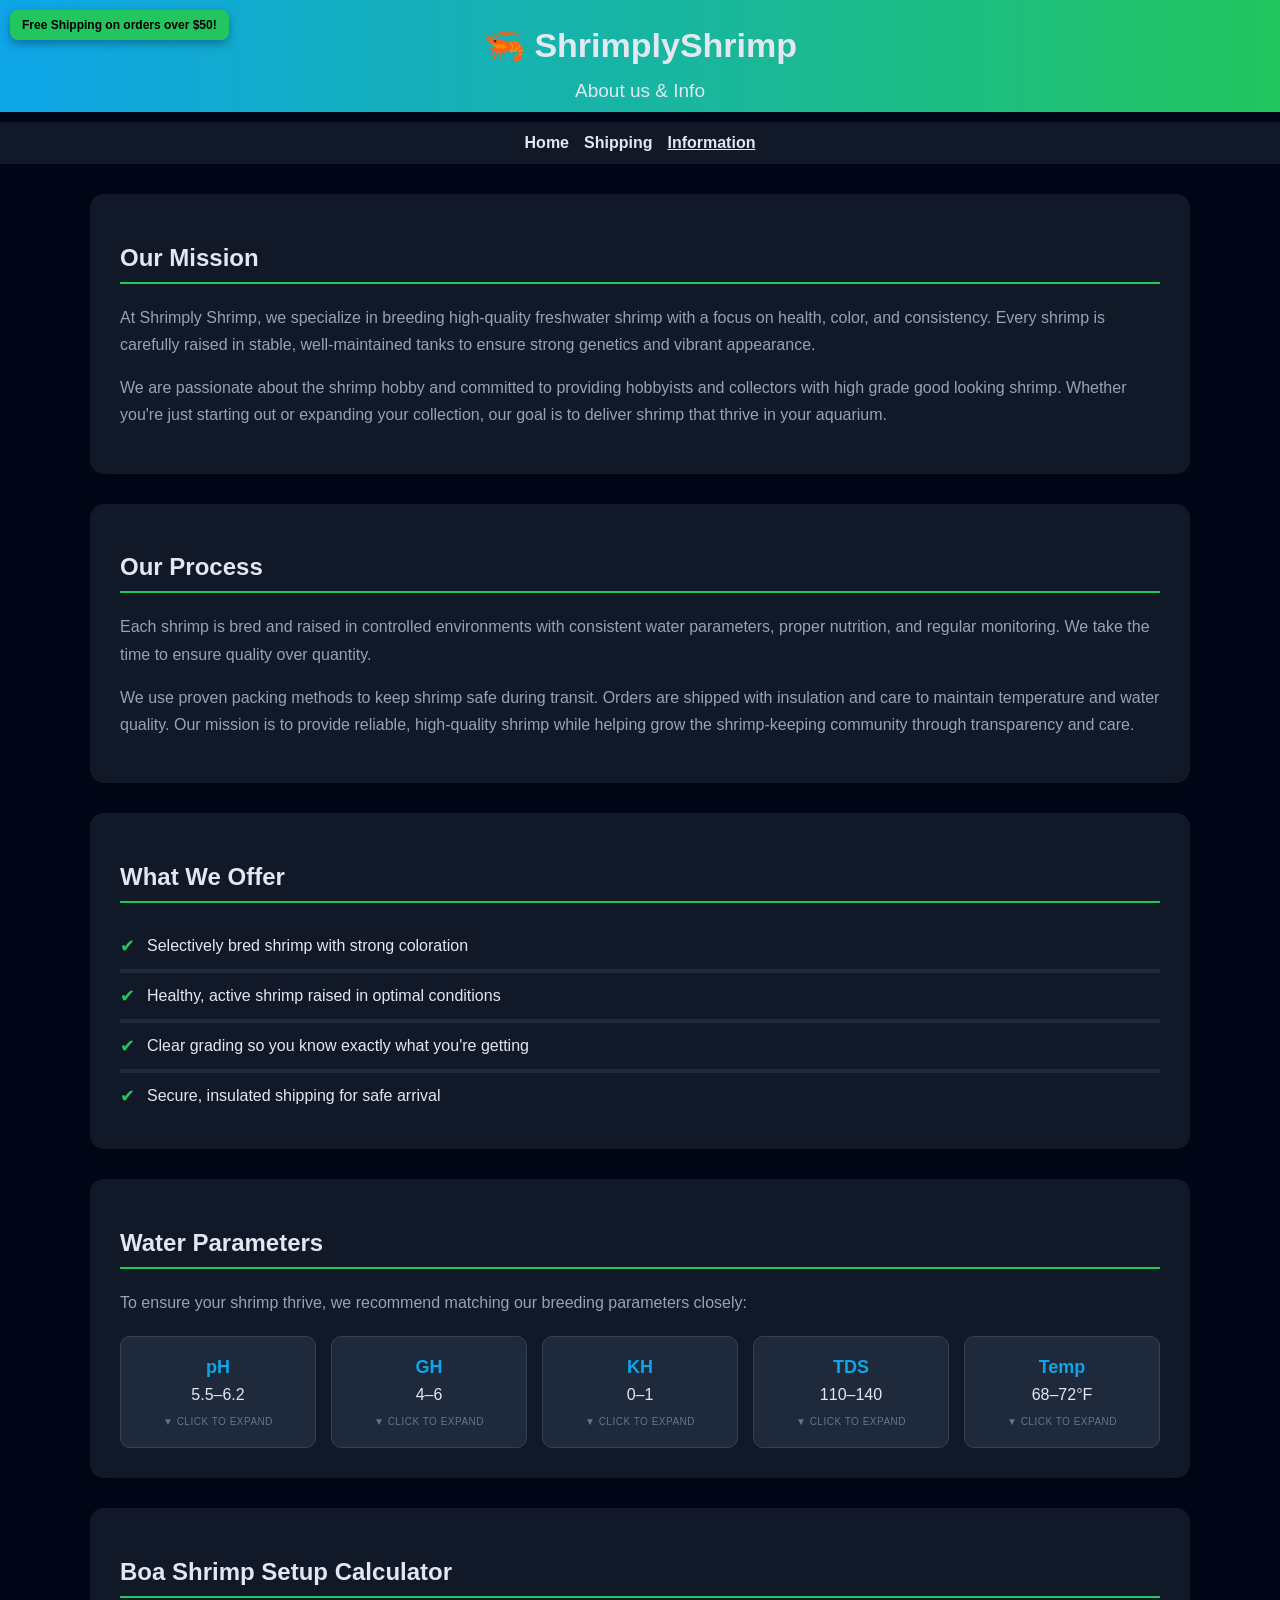
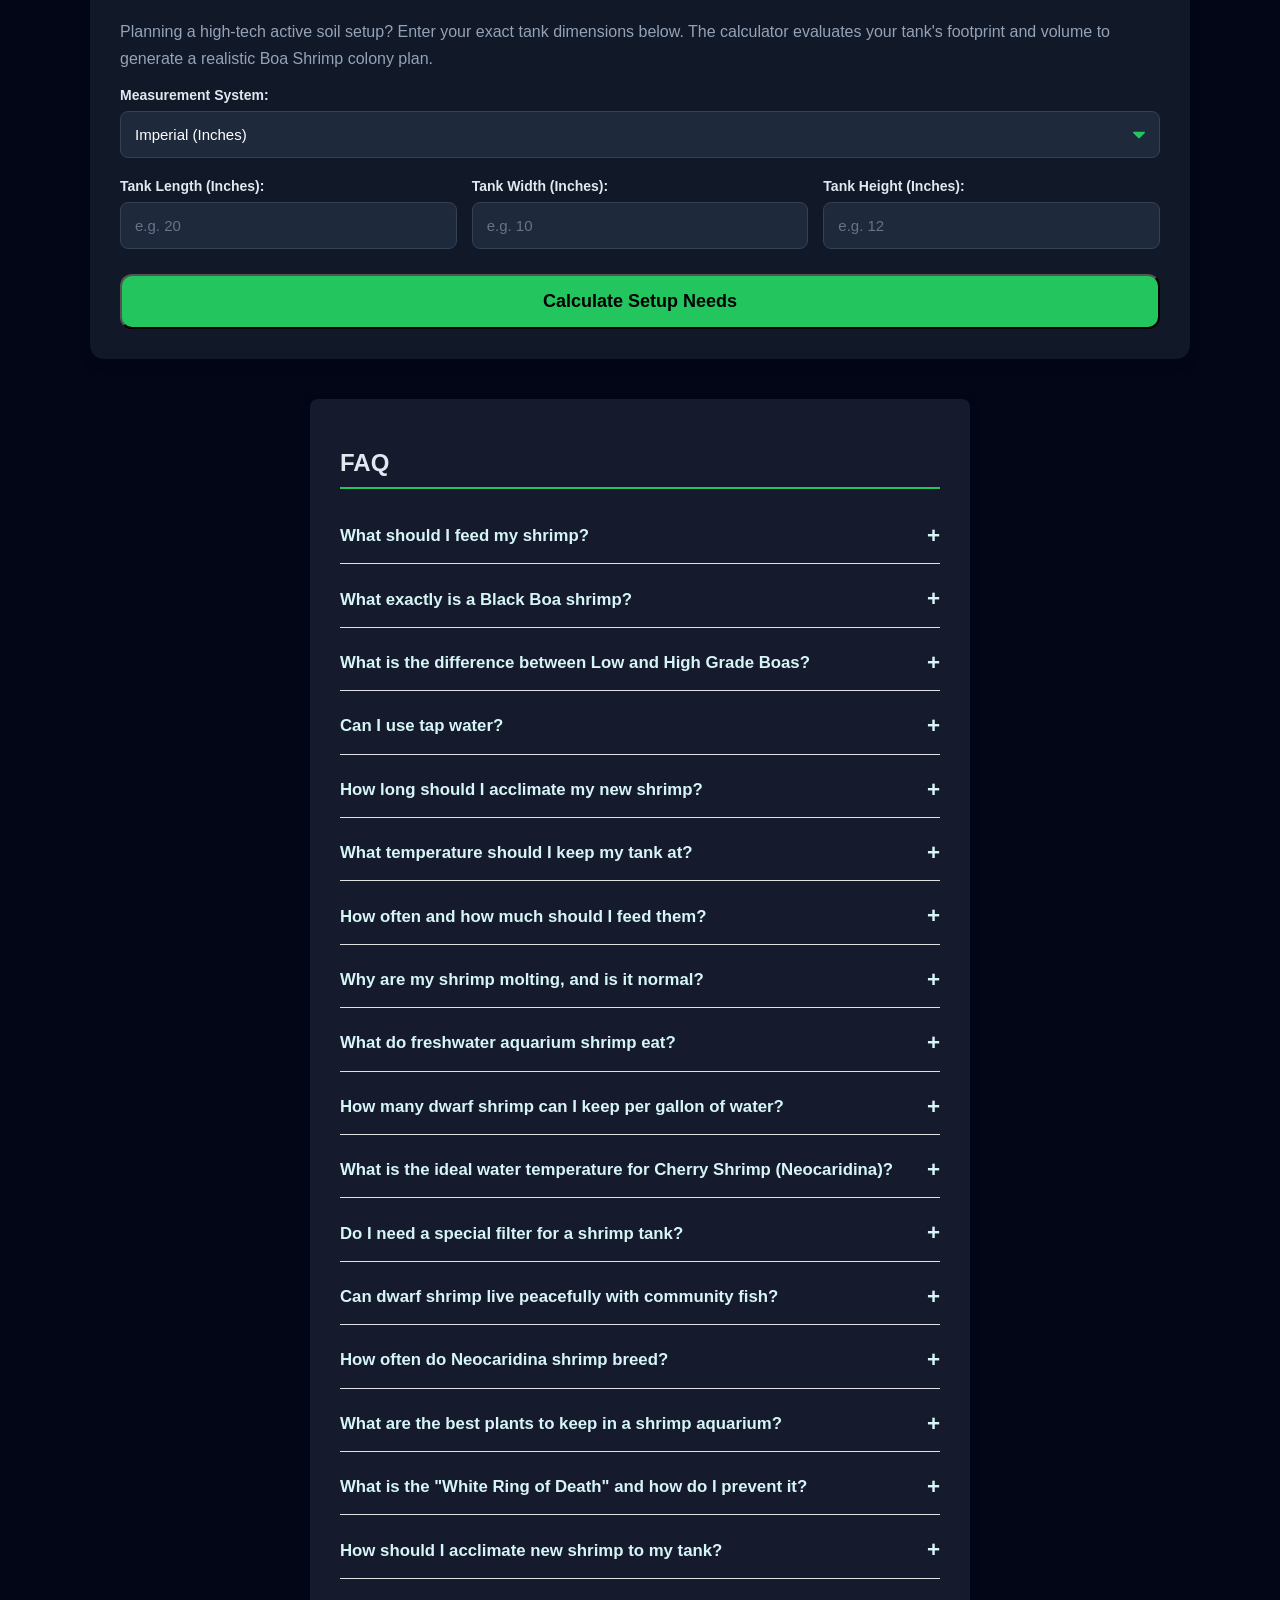
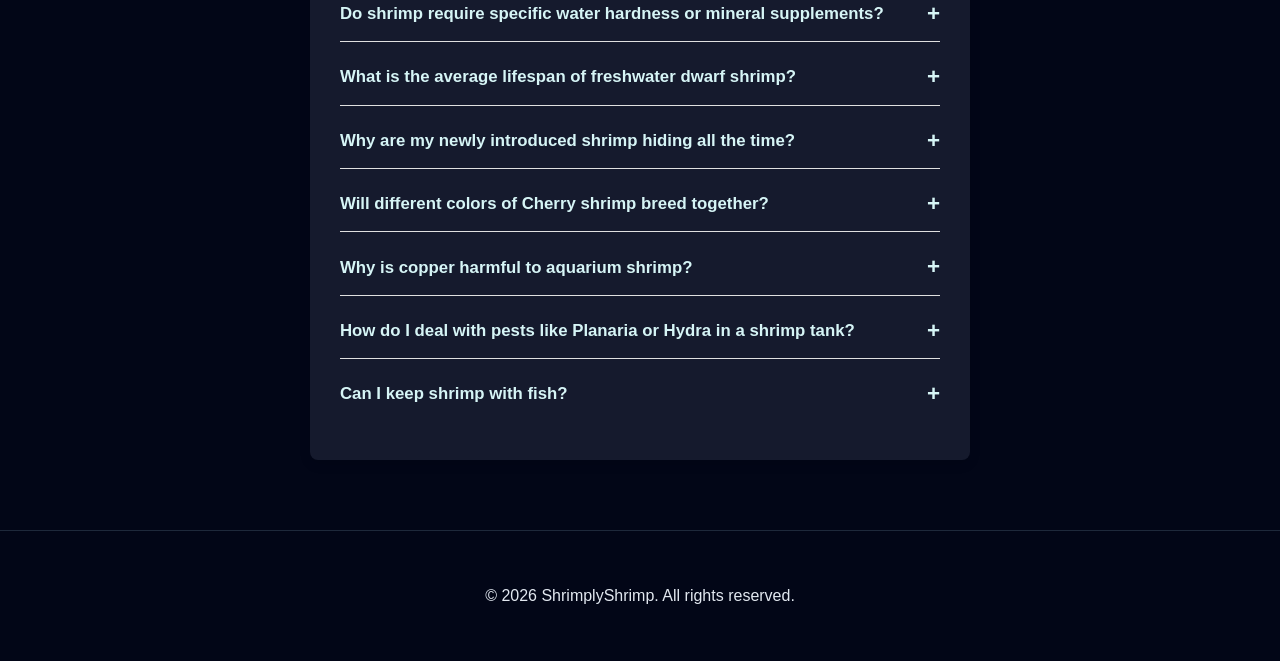
==== commit 7f61bf34: "Add files via upload more faq better calc" ====
--- a/info.html
+++ b/info.html
@@ -71,33 +71,44 @@
             <section class="info-section parameters-section">
                 <h2>Water Parameters</h2>
                 <p>To ensure your shrimp thrive, we recommend matching our breeding parameters closely:</p>
-                <div class="params-grid">
-                    <div class="param-card"><strong>pH</strong> 5.5–6.2</div>
-                    <div class="param-card"><strong>GH</strong> 4–6</div>
-                    <div class="param-card"><strong>KH</strong> 0–1</div>
-                    <div class="param-card"><strong>TDS</strong> 110–140</div>
-                    <div class="param-card"><strong>Temp</strong> 68–72°F</div>
-                </div>
+               <div class="params-grid">
+    <div class="param-card">
+        <strong>pH</strong> 5.5–6.2
+        <div class="param-desc"><strong>Potential of Hydrogen:</strong> Measures water acidity. Caridina shrimp need acidic water to thrive and breed safely.</div>
+    </div>
+    <div class="param-card">
+        <strong>GH</strong> 4–6
+        <div class="param-desc"><strong>General Hardness:</strong> Measures calcium and magnesium. These minerals are essential for your shrimp to build strong shells and molt successfully.</div>
+    </div>
+    <div class="param-card">
+        <strong>KH</strong> 0–1
+        <div class="param-desc"><strong>Carbonate Hardness:</strong> Measures buffering capacity. This is kept at 0-1 so the active soil can easily lower the pH without resistance.</div>
+    </div>
+    <div class="param-card">
+        <strong>TDS</strong> 110–140
+        <div class="param-desc"><strong>Total Dissolved Solids:</strong> The combined total of all minerals and organics in the water. Used as a gauge to ensure water isn't too "thick".</div>
+    </div>
+    <div class="param-card">
+        <strong>Temp</strong> 68–72°F
+        <div class="param-desc"><strong>Temperature:</strong> Cooler water holds more oxygen and reduces bacterial infections. 68-72°F is the sweet spot for health and breeding.</div>
+    </div>
+</div>
             </section>
 
-            <!-- NEW CALCULATOR SECTION -->
+            <!-- NEW SMART CALCULATOR SECTION -->
             <section class="info-section calculator-section">
                 <h2>Boa Shrimp Setup Calculator</h2>
-                <p>Planning a high-tech active soil setup? Enter your tank dimensions below to calculate exact requirements for starting a healthy Boa Shrimp colony.</p>
+                <p>Planning a high-tech active soil setup? Enter your exact tank dimensions below. The calculator evaluates your tank's footprint and volume to generate a realistic Boa Shrimp colony plan.</p>
                 
                 <div class="form-group">
                     <label for="unit-toggle">Measurement System:</label>
                     <select id="unit-toggle">
-                        <option value="imperial">Imperial (Gallons / Inches)</option>
-                        <option value="metric">Metric (Liters / Centimeters)</option>
+                        <option value="imperial">Imperial (Inches)</option>
+                        <option value="metric">Metric (Centimeters)</option>
                     </select>
                 </div>
 
                 <div class="calc-grid">
-                    <div class="form-group">
-                        <label id="label-volume" for="tank-volume">Tank Volume (Gallons):</label>
-                        <input type="number" id="tank-volume" placeholder="e.g. 10" min="1">
-                    </div>
                     <div class="form-group">
                         <label id="label-length" for="tank-length">Tank Length (Inches):</label>
                         <input type="number" id="tank-length" placeholder="e.g. 20" min="1">
@@ -106,12 +117,17 @@
                         <label id="label-width" for="tank-width">Tank Width (Inches):</label>
                         <input type="number" id="tank-width" placeholder="e.g. 10" min="1">
                     </div>
+                    <div class="form-group">
+                        <label id="label-height" for="tank-height">Tank Height (Inches):</label>
+                        <input type="number" id="tank-height" placeholder="e.g. 12" min="1">
+                    </div>
                 </div>
                 
                 <button class="button" id="calculate-btn" type="button">Calculate Setup Needs</button>
 
                 <div id="calc-results" class="calc-results hidden">
                     <h3>Your Recommended Setup</h3>
+                    <div id="stability-warning"></div>
                     <ul class="offers-list" id="results-list">
                         <!-- Dynamic Results Injected Here via JS -->
                     </ul>
@@ -233,6 +249,186 @@
                             </p>
                         </div>
                     </div>
+<div class="faq-item">
+    <button class="faq-question">
+        What do freshwater aquarium shrimp eat?
+        <span class="icon">+</span>
+    </button>
+    <div class="faq-answer">
+        <p>
+            Dwarf shrimp are natural scavengers that primarily feed on biofilm and algae in your aquarium. You can supplement their diet 2 to 3 times a week with specialized shrimp pellets, blanched vegetables (like spinach or zucchini), and dried Indian almond leaves.
+        </p>
+    </div>
+</div>
+
+<div class="faq-item">
+    <button class="faq-question">
+        How many dwarf shrimp can I keep per gallon of water?
+        <span class="icon">+</span>
+    </button>
+    <div class="faq-answer">
+        <p>
+            Because shrimp have a tiny bioload, you can safely keep around 5 to 10 dwarf shrimp per gallon of water in a fully cycled, established aquarium with plenty of live plants and biofilm.
+        </p>
+    </div>
+</div>
+
+<div class="faq-item">
+    <button class="faq-question">
+        What is the ideal water temperature for Cherry Shrimp (Neocaridina)?
+        <span class="icon">+</span>
+    </button>
+    <div class="faq-answer">
+        <p>
+            Neocaridina shrimp thrive best in water temperatures between 68°F and 78°F (20°C to 25°C). While they can tolerate cooler room-temperature water, warmer temperatures near 75°F speed up their growth and breeding cycles.
+        </p>
+    </div>
+</div>
+
+<div class="faq-item">
+    <button class="faq-question">
+        Do I need a special filter for a shrimp tank?
+        <span class="icon">+</span>
+    </button>
+    <div class="faq-answer">
+        <p>
+            Sponge filters or intake pre-filter sponges are strongly recommended. Standard power filters can easily suck up tiny shrimplets, whereas sponge filters provide gentle filtration and double as a feeding ground for grazing shrimp.
+        </p>
+    </div>
+</div>
+
+<div class="faq-item">
+    <button class="faq-question">
+        Can dwarf shrimp live peacefully with community fish?
+        <span class="icon">+</span>
+    </button>
+    <div class="faq-answer">
+        <p>
+            Yes, but caution is necessary. Very small fish like Chili Rasboras, Otocinclus, or Neon Tetras can coexist with adult shrimp, but almost any fish will eat newborn shrimplets if given the chance. Provide dense vegetation like Java Moss for protection.
+        </p>
+    </div>
+</div>
+
+<div class="faq-item">
+    <button class="faq-question">
+        How often do Neocaridina shrimp breed?
+        <span class="icon">+</span>
+    </button>
+    <div class="faq-answer">
+        <p>
+            Once female shrimp reach maturity at around 3 to 4 months old, they can carry eggs every 30 days under ideal water conditions. Each clutch typically yields 20 to 30 baby shrimp.
+        </p>
+    </div>
+</div>
+
+<div class="faq-item">
+    <button class="faq-question">
+        What are the best plants to keep in a shrimp aquarium?
+        <span class="icon">+</span>
+    </button>
+    <div class="faq-answer">
+        <p>
+            Mosses (such as Java Moss or Christmas Moss), Subwassertang, Anubias, Hornwort, and Marimo Moss Balls are ideal. Mosses trap microscopic particles and offer essential hiding places for newly hatched shrimplets.
+        </p>
+    </div>
+</div>
+
+<div class="faq-item">
+    <button class="faq-question">
+        What is the "White Ring of Death" and how do I prevent it?
+        <span class="icon">+</span>
+    </button>
+    <div class="faq-answer">
+        <p>
+            The "White Ring of Death" is a clear band across a shrimp's carapace caused by failed molting due to improper GH/KH mineral levels or sudden water changes. Prevent it by maintaining steady General Hardness (GH 4–8) and drip-acclimating top-off water.
+        </p>
+    </div>
+</div>
+
+<div class="faq-item">
+    <button class="faq-question">
+        How should I acclimate new shrimp to my tank?
+        <span class="icon">+</span>
+    </button>
+    <div class="faq-answer">
+        <p>
+            Drip acclimation is the safest method. Slowly add tank water to their bag water at a rate of 1 to 2 drops per second over a period of 1 to 2 hours to prevent shock from parameter shifts.
+        </p>
+    </div>
+</div>
+
+<div class="faq-item">
+    <button class="faq-question">
+        Do shrimp require specific water hardness or mineral supplements?
+        <span class="icon">+</span>
+    </button>
+    <div class="faq-answer">
+        <p>
+            Yes, shrimp need calcium and magnesium to form strong exoskeletons. If using RO (reverse osmosis) water, remineralize it with a specialized GH/KH booster to maintain a GH of 6–8 and KH of 2–5 for Neocaridina.
+        </p>
+    </div>
+</div>
+
+<div class="faq-item">
+    <button class="faq-question">
+        What is the average lifespan of freshwater dwarf shrimp?
+        <span class="icon">+</span>
+    </button>
+    <div class="faq-answer">
+        <p>
+            Under optimal water conditions and with a stable diet, dwarf shrimp usually live between 1 to 2 years in a home aquarium.
+        </p>
+    </div>
+</div>
+
+<div class="faq-item">
+    <button class="faq-question">
+        Why are my newly introduced shrimp hiding all the time?
+        <span class="icon">+</span>
+    </button>
+    <div class="faq-answer">
+        <p>
+            Shrimp are sensitive to changes in lighting, water chemistry, and potential predators. Hiding for the first few days in a new tank is completely normal while they adjust and get comfortable with their surroundings.
+        </p>
+    </div>
+</div>
+
+<div class="faq-item">
+    <button class="faq-question">
+        Will different colors of Cherry shrimp breed together?
+        <span class="icon">+</span>
+    </button>
+    <div class="faq-answer">
+        <p>
+            Yes, mixing different color varieties of Neocaridina davidi (e.g., Red Cherry, Blue Dream, Yellow Neon) will lead to interbreeding, causing offspring over generations to revert to their wild brown/translucent coloration.
+        </p>
+    </div>
+</div>
+
+<div class="faq-item">
+    <button class="faq-question">
+        Why is copper harmful to aquarium shrimp?
+        <span class="icon">+</span>
+    </button>
+    <div class="faq-answer">
+        <p>
+            Copper disrupts the oxygen transport mechanism in invertebrates and is highly toxic even at trace levels. Always check plant fertilizers, snail treatments, and fish medications for copper before adding them to a shrimp tank.
+        </p>
+    </div>
+</div>
+
+<div class="faq-item">
+    <button class="faq-question">
+        How do I deal with pests like Planaria or Hydra in a shrimp tank?
+        <span class="icon">+</span>
+    </button>
+    <div class="faq-answer">
+        <p>
+            Planaria and Hydra actively prey on shrimplets. You can safely eliminate them using shrimp-safe treatments containing Betel nut palm extract (such as "No-Planaria") or by using specialized glass worm traps.
+        </p>
+    </div>
+</div>
+
 
                     <div class="faq-item">
                         <button class="faq-question">
--- a/styles.css
+++ b/styles.css
@@ -265,7 +265,7 @@
 
 .faq-question:hover, 
 .faq-question.active {
-  color: #a4a4a4;
+  color: #ffffff;
 }
 
 /* The plus/minus icon */
@@ -343,21 +343,26 @@
   grid-template-columns: repeat(auto-fit, minmax(130px, 1fr));
   gap: 15px;
   margin-top: 20px;
-}
-
+  align-items: start; /* Prevents neighboring cards from stretching when one opens */
+}
+
+/* Parameter Card Styling & Clickable Indicators */
 .param-card {
   background: #1e293b;
   padding: 20px;
   border-radius: 10px;
   text-align: center;
   border: 1px solid #334155;
-  transition: transform 0.3s;
+  transition: transform 0.3s, background 0.3s;
   color: #e2e8f0;
+  cursor: pointer;
+  position: relative;
 }
 
 .param-card:hover {
   transform: translateY(-4px);
   box-shadow: 0 6px 15px rgba(0,0,0,0.3);
+  background: #233147; /* Brightens background on hover */
 }
 
 .param-card strong {
@@ -367,6 +372,23 @@
   margin-bottom: 8px;
 }
 
+/* Adds "▼ click to expand" hint */
+.param-card::after {
+  content: "▼ click to expand";
+  display: block;
+  font-size: 10px;
+  color: #64748b;
+  margin-top: 12px;
+  text-transform: uppercase;
+  letter-spacing: 0.5px;
+  transition: color 0.3s ease;
+}
+
+/* Changes to "▲ close" when card is active */
+.param-card.active::after {
+  content: "▲ close";
+  color: #22c55e;
+}
 /* Centers the FAQ section without breaking your existing .faq-container constraints */
 .faq-wrapper {
   display: flex;
@@ -601,4 +623,69 @@
   from { opacity: 0; transform: translateY(-10px); }
   to { opacity: 1; transform: translateY(0); }
 }
-a:link{color:#e2e8f0}+a:link{color:#e2e8f0}
+
+
+/* Container & Question styling */
+.faq-item {
+    border-bottom: 1px solid #e0e0e0;
+    margin-bottom: 8px;
+}
+
+.faq-question {
+    width: 100%;
+    background: none;
+    border: none;
+    outline: none;
+    padding: 16px 0;
+    text-align: left;
+    font-size: 1.05rem;
+    font-weight: 600;
+    cursor: pointer;
+    display: flex;
+    justify-content: space-between;
+    align-items: center;
+}
+
+/* Icon rotation on click */
+.faq-question .icon {
+    font-size: 1.4rem;
+    line-height: 1;
+    transition: transform 0.25s ease;
+}
+
+.faq-item.active .faq-question .icon {
+    transform: rotate(45deg);
+}
+
+/* Hidden by default with smooth height transition */
+.faq-answer {
+    max-height: 0;
+    overflow: hidden;
+    transition: max-height 0.3s ease;
+}
+
+.faq-answer p {
+    margin: 0;
+    padding: 0 0 16px 0;
+    line-height: 1.6;
+    color: #fafcff;
+}
+
+/* Parameter Card Text Animations */
+.param-desc {
+  max-height: 0;
+  overflow: hidden;
+  transition: max-height 0.3s ease, margin-top 0.3s ease;
+  font-size: 13px;
+  color: #94a3b8;
+  line-height: 1.4;
+  margin-top: 0;
+  font-weight: normal;
+}
+
+.param-desc strong {
+  display: inline;
+  color: #e2e8f0;
+  font-size: 13px;
+}
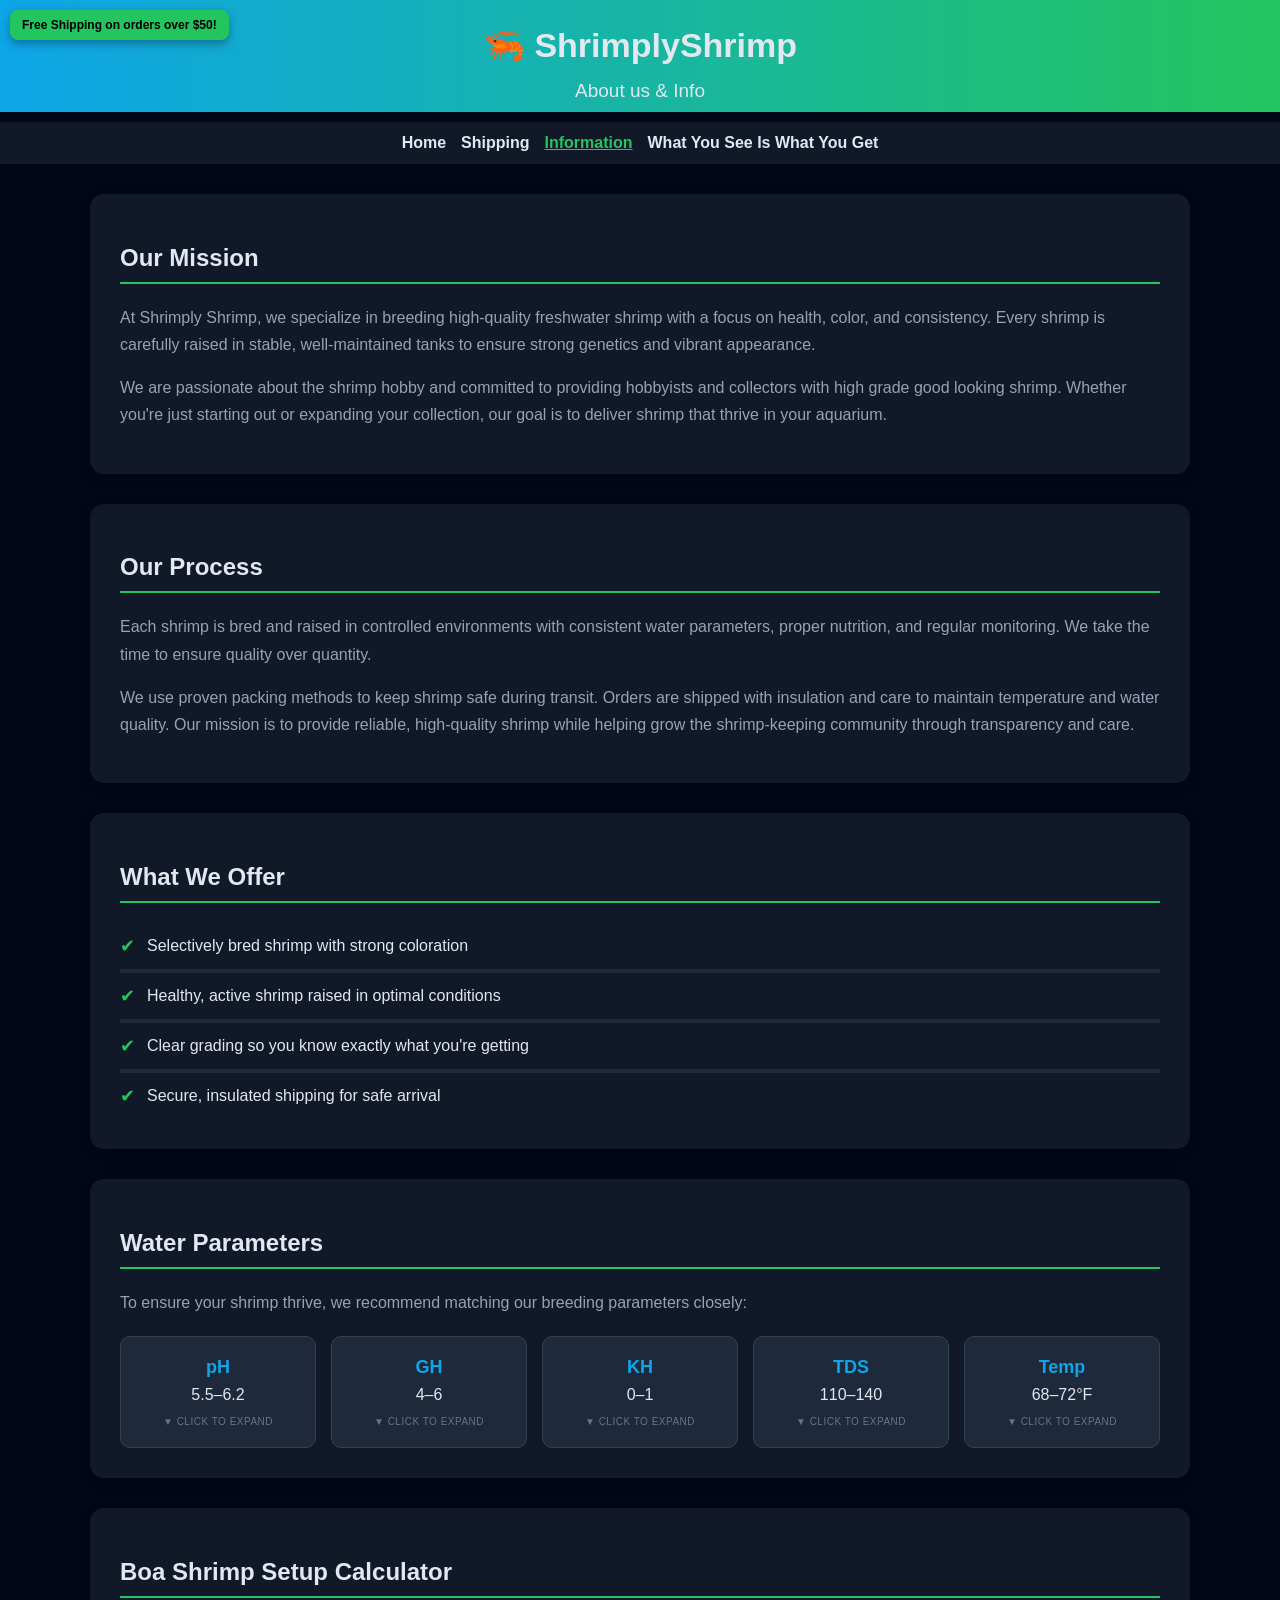
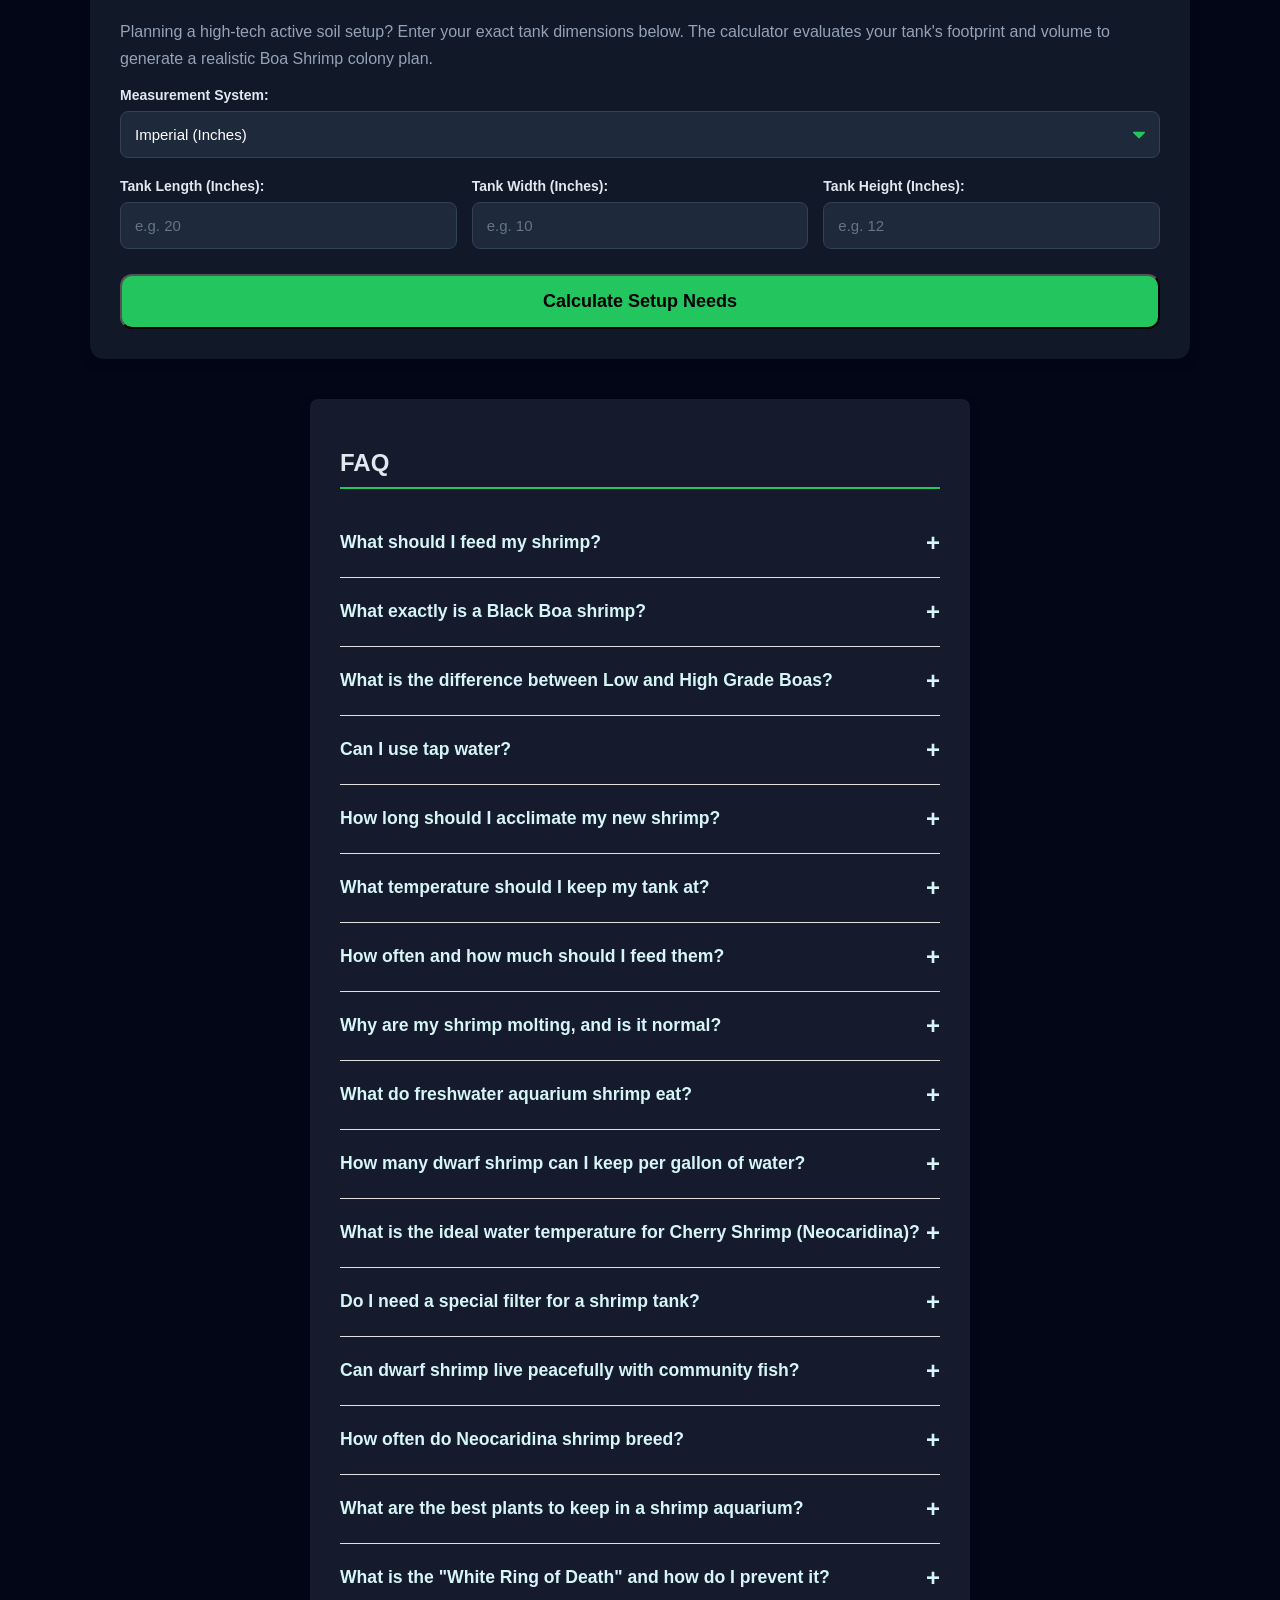
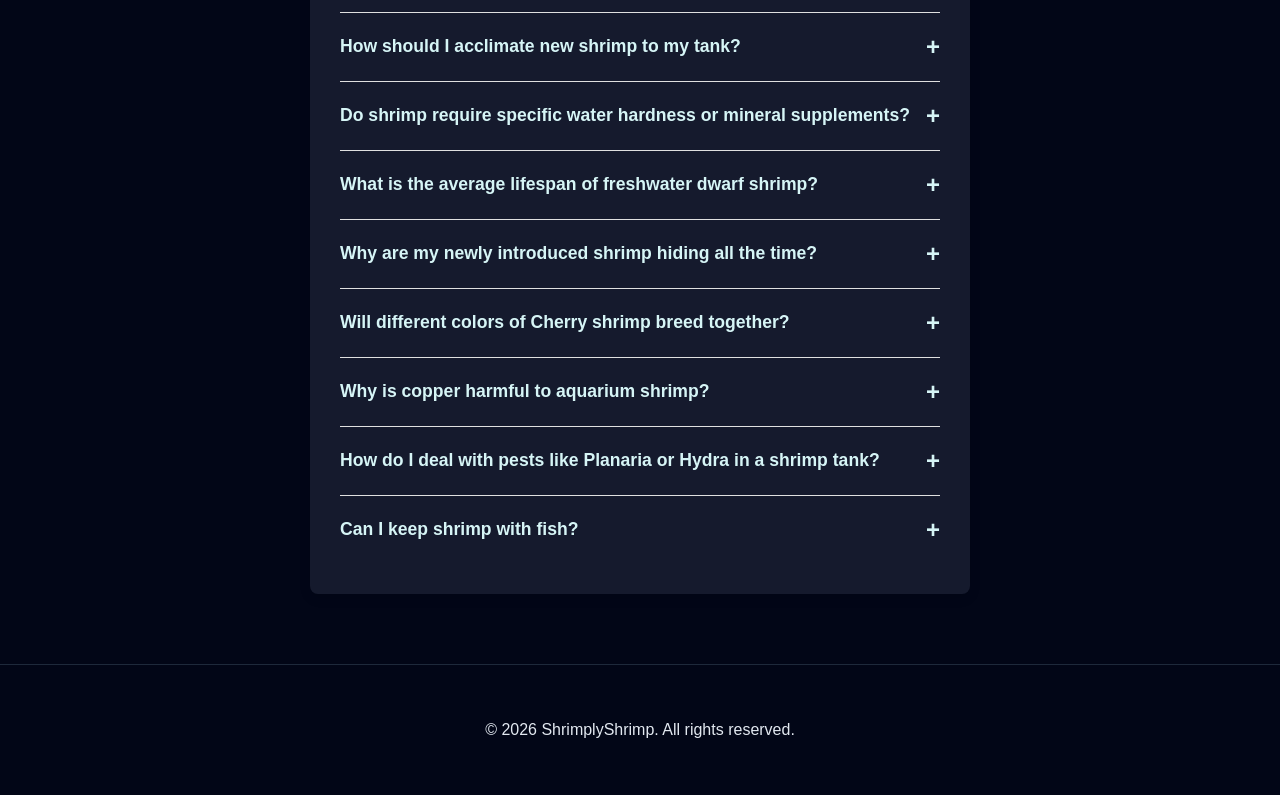
==== commit b08f8f1a: "Add files via upload" ====
--- a/info.html
+++ b/info.html
@@ -27,7 +27,8 @@
         <nav>
             <a href="/index.html">Home</a>
             <a href="/shipping.html">Shipping</a>
-            <u><a href="/info.html" class="active">Information</a></u>
+            <a href="/info.html" class="active">Information</a>
+            <a href="WYSIWYG.html" >What You See Is What You Get </a>
         </nav>
 
         <main class="container">
--- a/styles.css
+++ b/styles.css
@@ -30,6 +30,7 @@
   margin-bottom: 10px;
   padding-bottom: 10px;
 }
+
 /* HERO */
 .hero {
   text-align: center;
@@ -67,6 +68,12 @@
   color: white;
   text-decoration: none;
   font-weight: bold;
+}
+
+/* Updated Nav Active State */
+nav a.active {
+  text-decoration: underline;
+  color: #22c55e;
 }
 
 /* CONTAINER */
@@ -138,7 +145,8 @@
   transition: 0.4s;
 }
 
-.img-container:hover img {
+/* Prevent scale hover on carousel to avoid layout breaks */
+.img-container:not(.carousel):hover img {
   transform: scale(1.15);
 }
 
@@ -199,9 +207,9 @@
   font-size: 14px;
 }
 
-/* SHIPPING BANNER */
+/* SHIPPING BANNER - Adjusted to avoid header overlap */
 .free-ship {
-  position: fixed;
+  position: absolute;
   top: 10px;
   left: 10px;
   z-index: 100;
@@ -230,6 +238,9 @@
   .card { flex: 1 1 100%; } /* Cards take full width on small phones */
 }
 
+/* ========================================================
+   FAQ SECTION
+   ======================================================== */
 .faq-container {
   background-color: #151a2d;
   border-radius: 8px;
@@ -293,8 +304,16 @@
   line-height: 1.6;
 }
 
+/* Centers the FAQ section */
+.faq-wrapper {
+  display: flex;
+  justify-content: center;
+  margin-top: 40px;
+  width: 100%;
+}
+
 /* ========================================================
-   NEW ADDITIONS FOR INFO.HTML
+   INFO & SHIPPING PAGES
    ======================================================== */
 
 /* General content blocks to match main page cards */
@@ -389,72 +408,85 @@
   content: "▲ close";
   color: #22c55e;
 }
-/* Centers the FAQ section without breaking your existing .faq-container constraints */
-.faq-wrapper {
+
+/* Parameter Card Text Animations */
+.param-desc {
+  max-height: 0;
+  overflow: hidden;
+  transition: max-height 0.3s ease, margin-top 0.3s ease;
+  font-size: 13px;
+  color: #94a3b8;
+  line-height: 1.4;
+  margin-top: 0;
+  font-weight: normal;
+}
+
+.param-desc strong {
+  display: inline;
+  color: #e2e8f0;
+  font-size: 13px;
+}
+
+/* Shipping page list styling */
+.step-list {
+  counter-reset: step-counter;
+  list-style: none;
+  padding-left: 0;
+}
+
+.step-list li {
+  position: relative;
+  padding-left: 3.5rem;
+  margin-bottom: 1.5rem;
+  color: #e2e8f0;
+}
+
+.step-list li::before {
+  counter-increment: step-counter;
+  content: counter(step-counter);
+  position: absolute;
+  left: 0;
+  top: -4px;
+  width: 2.2rem;
+  height: 2.2rem;
+  background-color: #020617; /* matches body bg */
+  color: #22c55e; /* matches accent green */
+  font-weight: bold;
+  border-radius: 50%;
   display: flex;
+  align-items: center;
   justify-content: center;
-  margin-top: 40px;
-  width: 100%;
-}
-/* shipping*/
-.step-list {
-      counter-reset: step-counter;
-      list-style: none;
-      padding-left: 0;
-    }
-
-    .step-list li {
-      position: relative;
-      padding-left: 3.5rem;
-      margin-bottom: 1.5rem;
-      color: #e2e8f0;
-    }
-
-    .step-list li::before {
-      counter-increment: step-counter;
-      content: counter(step-counter);
-      position: absolute;
-      left: 0;
-      top: -4px;
-      width: 2.2rem;
-      height: 2.2rem;
-      background-color: #020617; /* matches body bg */
-      color: #22c55e; /* matches accent green */
-      font-weight: bold;
-      border-radius: 50%;
-      display: flex;
-      align-items: center;
-      justify-content: center;
-      border: 2px solid #22c55e;
-    }
-
-    .alert-box {
-      background-color: #1e293b;
-      border-left: 4px solid #facc15; /* yellow alert */
-      padding: 1.2rem;
-      margin: 1.5rem 0;
-      border-radius: 0 8px 8px 0;
-      color: #e2e8f0;
-      box-shadow: 0 4px 10px rgba(0,0,0,0.2);
-    }
-
-    .alert-box strong {
-      color: #facc15;
-    }
-
-    .grid-2 {
-      display: grid;
-      grid-template-columns: 1fr;
-      gap: 1.5rem;
-    }
-
-    @media (min-width: 600px) {
-      .grid-2 {
-        grid-template-columns: 1fr 1fr;
-      }
-    }
+  border: 2px solid #22c55e;
+}
+
+.alert-box {
+  background-color: #1e293b;
+  border-left: 4px solid #facc15; /* yellow alert */
+  padding: 1.2rem;
+  margin: 1.5rem 0;
+  border-radius: 0 8px 8px 0;
+  color: #e2e8f0;
+  box-shadow: 0 4px 10px rgba(0,0,0,0.2);
+}
+
+.alert-box strong {
+  color: #facc15;
+}
+
+.grid-2 {
+  display: grid;
+  grid-template-columns: 1fr;
+  gap: 1.5rem;
+}
+
+@media (min-width: 600px) {
+  .grid-2 {
+    grid-template-columns: 1fr 1fr;
+  }
+}
+
 /* ========================================================
-   NEW ADDITIONS FOR PRICING SECTION
+   PRICING SECTION
    ======================================================== */
 
 .pricing-card {
@@ -583,6 +615,7 @@
   font-family: Arial, sans-serif;
   margin-top: 10px;
 }
+
 /* ========================================================
    CALCULATOR SPECIFIC STYLES
    ======================================================== */
@@ -625,67 +658,54 @@
 }
 a:link{color:#e2e8f0}
 
-
-/* Container & Question styling */
-.faq-item {
-    border-bottom: 1px solid #e0e0e0;
-    margin-bottom: 8px;
-}
-
-.faq-question {
-    width: 100%;
-    background: none;
-    border: none;
-    outline: none;
-    padding: 16px 0;
-    text-align: left;
-    font-size: 1.05rem;
-    font-weight: 600;
-    cursor: pointer;
-    display: flex;
-    justify-content: space-between;
-    align-items: center;
-}
-
-/* Icon rotation on click */
-.faq-question .icon {
-    font-size: 1.4rem;
-    line-height: 1;
-    transition: transform 0.25s ease;
-}
-
-.faq-item.active .faq-question .icon {
-    transform: rotate(45deg);
-}
-
-/* Hidden by default with smooth height transition */
-.faq-answer {
-    max-height: 0;
-    overflow: hidden;
-    transition: max-height 0.3s ease;
-}
-
-.faq-answer p {
-    margin: 0;
-    padding: 0 0 16px 0;
-    line-height: 1.6;
-    color: #fafcff;
-}
-
-/* Parameter Card Text Animations */
-.param-desc {
-  max-height: 0;
-  overflow: hidden;
-  transition: max-height 0.3s ease, margin-top 0.3s ease;
-  font-size: 13px;
-  color: #94a3b8;
-  line-height: 1.4;
-  margin-top: 0;
-  font-weight: normal;
-}
-
-.param-desc strong {
-  display: inline;
-  color: #e2e8f0;
-  font-size: 13px;
-}+/* ========================================================
+   CAROUSEL SPECIFIC STYLES
+   ======================================================== */
+.carousel {
+  position: relative;
+  display: flex;
+  align-items: center;
+}
+
+.carousel-track {
+  display: flex;
+  transition: transform 0.4s ease-in-out;
+  width: 100%;
+  height: 180px; 
+}
+
+.carousel-track img {
+  min-width: 100%; 
+  height: 100%;
+  object-fit: cover;
+}
+
+/* Overlaid Navigation Arrows */
+.carousel-btn {
+  position: absolute;
+  top: 50%;
+  transform: translateY(-50%);
+  background-color: rgba(0, 0, 0, 0.4); 
+  color: #ffffff;
+  border: none;
+  padding: 8px 12px;
+  cursor: pointer;
+  z-index: 10;
+  font-size: 16px;
+  border-radius: 6px;
+  transition: background-color 0.3s ease;
+}
+
+.carousel-btn:hover {
+  background-color: rgba(0, 0, 0, 0.8); 
+}
+
+.carousel-btn.prev {
+  left: 5px;
+}
+
+.carousel-btn.next {
+  right: 5px;
+}
+
+.card.sold::before { content: "SOLD OUT"; position: absolute; top: 10px; left: 10px; /* Adjust to right: 10px; if you want it where the HIGH badge was */ z-index: 10; background: red; color: white; padding: 5px 12px; font-size: 11px; font-weight: bold; border-radius: 20px; width: max-content; box-shadow: 0 2px 5px rgba(0,0,0,0.3); } /* 2. Hides the HIGH/MID/LOW grades, extra badges, and any duplicate manual sold-out divs */ .card.sold .grade, .card.sold .grade1, .card.sold .grade2, .card.sold .badge, .card.sold .sold-out { display: none !important; } /* 3. Greys out the button and prevents clicking */ .card.sold .button { background: #475569 !important; color: #94a3b8 !important; pointer-events: none; font-size: 0; } /* 4. Replaces the button text with "Out of Stock" */ .card.sold .button::after { content: "Out of Stock"; font-size: 18px; }
